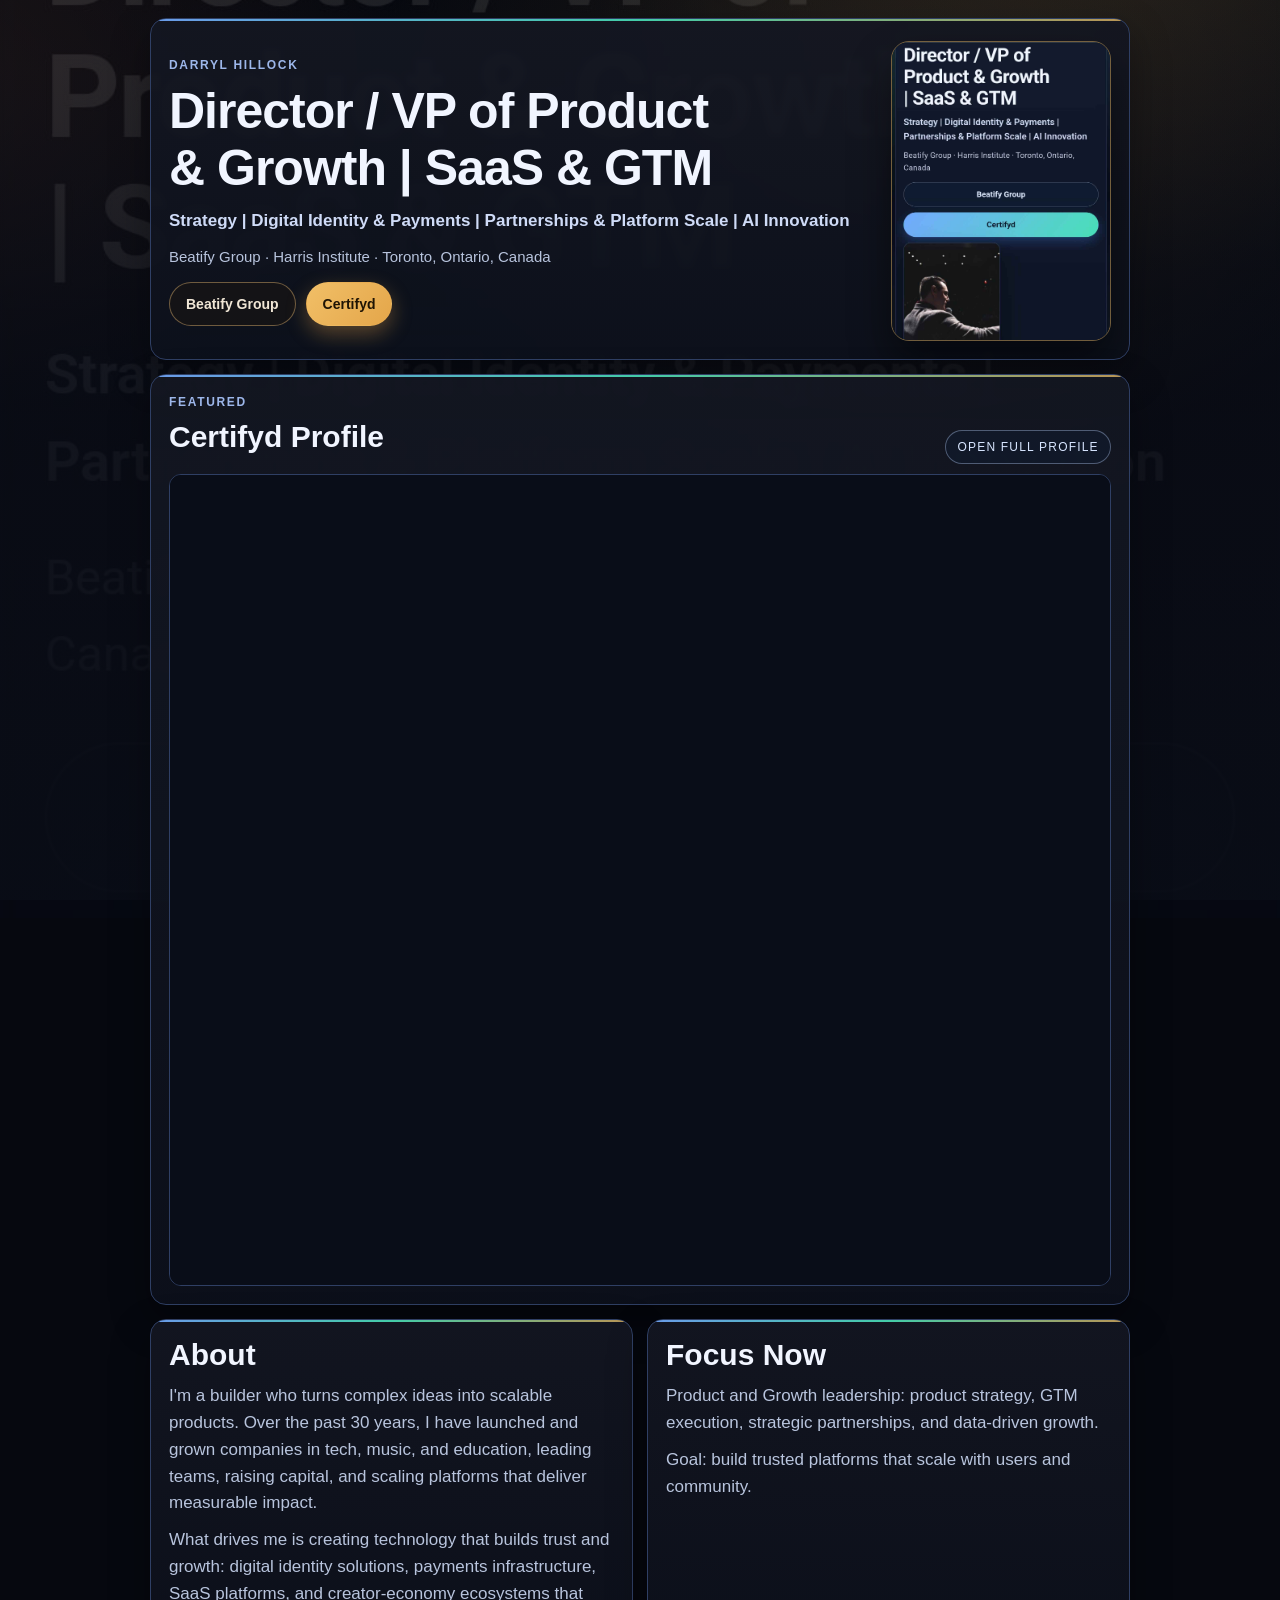
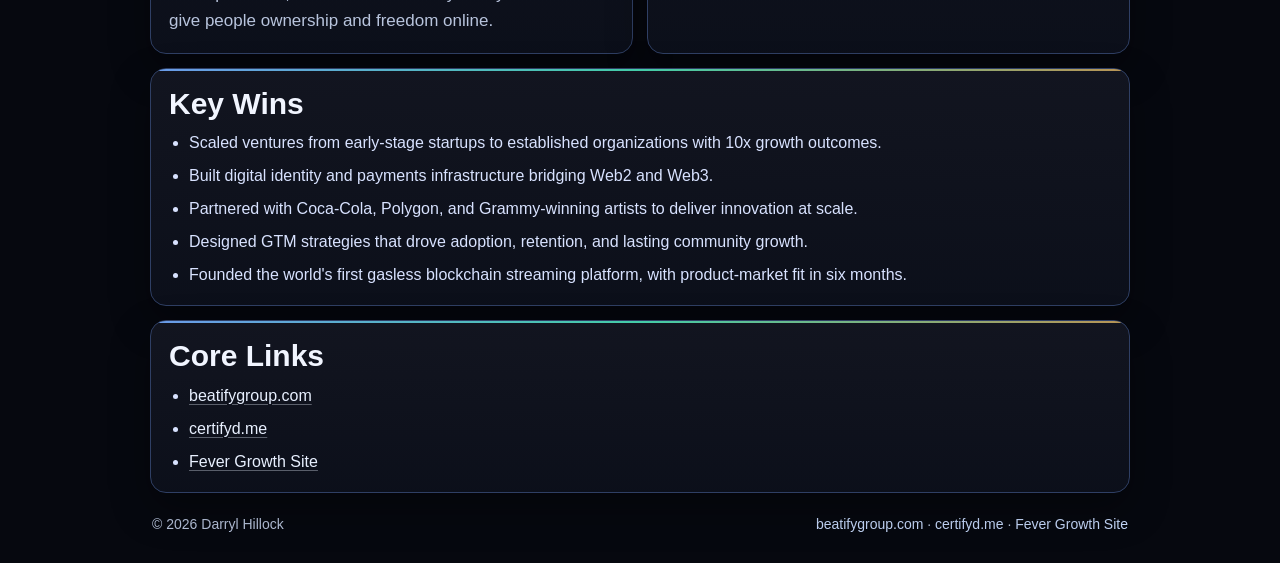
==== index.html @ 499b9e73 "style(site): center hero framing and make cinematic background image visible" ====
<!doctype html>
<html lang="en">
  <head>
    <meta charset="utf-8" />
    <meta name="viewport" content="width=device-width, initial-scale=1" />
    <title>Darryl Hillock | Product, Growth, Identity, Payments</title>
    <meta
      name="description"
      content="Darryl Hillock — Director / VP Product & Growth. Strategy, digital identity, payments, partnerships, and platform scale."
    />
    <link rel="stylesheet" href="styles.css" />
  </head>
  <body>
    <div class="bg" aria-hidden="true"></div>

    <main class="page">
      <section class="hero card">
        <div class="hero-copy">
          <p class="eyebrow">Darryl Hillock</p>
          <h1>Director / VP of Product & Growth | SaaS & GTM</h1>
          <p class="subtitle">
            Strategy | Digital Identity & Payments | Partnerships & Platform Scale | AI Innovation
          </p>
          <p class="meta">Beatify Group · Harris Institute · Toronto, Ontario, Canada</p>
          <div class="hero-actions">
            <a class="btn btn-ghost" href="https://beatifygroup.com" target="_blank" rel="noopener">Beatify Group</a>
            <a class="btn btn-primary" href="https://certifyd.me" target="_blank" rel="noopener">Certifyd</a>
          </div>
        </div>
        <div class="hero-media">
          <img class="hero-photo" src="assets/me-stage.jpg" alt="Darryl Hillock on stage" loading="eager" decoding="async" />
        </div>
      </section>

      <section id="certifyd" class="card profile-feature">
        <div class="feature-head">
          <div>
            <p class="eyebrow">Featured</p>
            <h2>Certifyd Profile</h2>
          </div>
          <a class="inline-link" href="https://certifyd.darrylhillock.com/u/darryl-hillock" target="_blank" rel="noopener">Open full profile</a>
        </div>
        <div class="embed-wrap">
          <iframe
            title="Certifyd profile"
            loading="lazy"
            src="https://certifyd.darrylhillock.com/u/darryl-hillock"
            allow="autoplay; encrypted-media; fullscreen"
            referrerpolicy="no-referrer-when-downgrade"
          ></iframe>
        </div>
      </section>

      <section class="grid-two">
        <article class="card">
          <h2>About</h2>
          <p>
            I'm a builder who turns complex ideas into scalable products. Over the past 30 years,
            I have launched and grown companies in tech, music, and education, leading teams,
            raising capital, and scaling platforms that deliver measurable impact.
          </p>
          <p>
            What drives me is creating technology that builds trust and growth: digital identity
            solutions, payments infrastructure, SaaS platforms, and creator-economy ecosystems
            that give people ownership and freedom online.
          </p>
        </article>

        <article class="card">
          <h2>Focus Now</h2>
          <p>
            Product and Growth leadership: product strategy, GTM execution, strategic partnerships,
            and data-driven growth.
          </p>
          <p>
            Goal: build trusted platforms that scale with users and community.
          </p>
        </article>
      </section>

      <section class="card">
        <h2>Key Wins</h2>
        <ul class="wins">
          <li>Scaled ventures from early-stage startups to established organizations with 10x growth outcomes.</li>
          <li>Built digital identity and payments infrastructure bridging Web2 and Web3.</li>
          <li>Partnered with Coca-Cola, Polygon, and Grammy-winning artists to deliver innovation at scale.</li>
          <li>Designed GTM strategies that drove adoption, retention, and lasting community growth.</li>
          <li>Founded the world's first gasless blockchain streaming platform, with product-market fit in six months.</li>
        </ul>
      </section>

      <section class="card core-links">
        <h2>Core Links</h2>
        <ul class="wins">
          <li><a href="https://beatifygroup.com" target="_blank" rel="noopener">beatifygroup.com</a></li>
          <li><a href="https://certifyd.me" target="_blank" rel="noopener">certifyd.me</a></li>
          <li><a href="https://beatifyaudio.github.io/fever-growth-site/" target="_blank" rel="noopener">Fever Growth Site</a></li>
        </ul>
      </section>

      <footer class="footer">
        <span>© <span id="year"></span> Darryl Hillock</span>
        <span>
          <a href="https://beatifygroup.com" target="_blank" rel="noopener">beatifygroup.com</a>
          ·
          <a href="https://certifyd.me" target="_blank" rel="noopener">certifyd.me</a>
          ·
          <a href="https://beatifyaudio.github.io/fever-growth-site/" target="_blank" rel="noopener">Fever Growth Site</a>
        </span>
      </footer>
    </main>

    <script>
      document.getElementById("year").textContent = String(new Date().getFullYear());
    </script>
  </body>
</html>
---- styles.css ----
:root {
  --bg: #06080f;
  --bg-soft: #0e1424;
  --card: #10182a;
  --line: #2f3f64;
  --text: #f1f5ff;
  --muted: #b8c4dd;
  --accent: #74a9ff;
  --accent-2: #49e0b7;
  --gold: #f1bf67;
  --max: 980px;
}

* { box-sizing: border-box; }
html, body { margin: 0; padding: 0; }

body {
  font-family: "Sora", "Inter", "Segoe UI", Arial, sans-serif;
  color: var(--text);
  background: var(--bg);
  line-height: 1.58;
}

a { color: inherit; text-decoration: none; }

.bg {
  position: fixed;
  inset: 0;
  z-index: -1;
  background:
    radial-gradient(900px 560px at 88% -8%, rgba(241, 191, 103, 0.2), transparent 62%),
    radial-gradient(780px 520px at -8% 8%, rgba(255, 146, 92, 0.16), transparent 66%),
    radial-gradient(980px 620px at 52% 112%, rgba(116, 169, 255, 0.12), transparent 68%),
    linear-gradient(180deg, #07080d 0%, #0d101a 50%, #121725 100%);
}

.bg::before,
.bg::after {
  content: "";
  position: absolute;
  inset: 0;
  pointer-events: none;
}

.bg::before {
  background: url("assets/me-stage.jpg") center 20% / cover no-repeat;
  opacity: 0.26;
  filter: saturate(1.08) brightness(0.62);
  transform: scale(1.04);
}

.bg::after {
  background:
    linear-gradient(180deg, rgba(7, 9, 15, 0.34) 0%, rgba(8, 10, 18, 0.72) 50%, rgba(8, 11, 20, 0.88) 100%),
    radial-gradient(760px 520px at 70% 12%, rgba(245, 185, 92, 0.14), transparent 70%);
}

.page {
  width: min(var(--max), calc(100% - 1.2rem));
  margin: 18px auto 28px;
}

.card {
  background: linear-gradient(180deg, rgba(20, 23, 34, 0.9), rgba(13, 17, 28, 0.9));
  border: 1px solid var(--line);
  border-radius: 16px;
  padding: 18px;
  margin-bottom: 14px;
  box-shadow: 0 16px 38px rgba(0, 0, 0, 0.34);
  position: relative;
  overflow: hidden;
  backdrop-filter: blur(2px);
}

.card::before {
  content: "";
  position: absolute;
  inset: 0 0 auto 0;
  height: 2px;
  background: linear-gradient(90deg, rgba(116,169,255,0.9), rgba(73,224,183,0.9), rgba(241,191,103,0.75));
  pointer-events: none;
}

.hero {
  display: grid;
  grid-template-columns: minmax(0, 1fr) 220px;
  gap: 16px;
  align-items: center;
  padding-top: 22px;
}

.hero-media {
  display: flex;
  justify-content: flex-end;
}

.hero-photo {
  width: 100%;
  max-width: 260px;
  height: 300px;
  display: block;
  object-fit: cover;
  object-position: 48% 28%;
  border-radius: 18px;
  border: 1px solid rgba(241, 191, 103, 0.44);
  box-shadow:
    0 22px 42px rgba(0, 0, 0, 0.48),
    0 0 0 1px rgba(255, 214, 147, 0.08) inset;
}

.eyebrow {
  margin: 0 0 8px;
  font-size: 12px;
  text-transform: uppercase;
  letter-spacing: 0.14em;
  color: #9db7ea;
  font-weight: 600;
}

h1, h2 { margin: 0; line-height: 1.15; }

h1 {
  font-size: clamp(30px, 4.5vw, 50px);
  letter-spacing: -0.02em;
  text-wrap: balance;
}

h2 {
  font-size: clamp(22px, 2.6vw, 30px);
  margin-bottom: 10px;
}

.subtitle {
  margin: 10px 0 0;
  color: #cfdbf7;
  font-weight: 600;
}

.meta {
  margin: 10px 0 0;
  color: var(--muted);
  font-size: 15px;
}

p { margin: 0 0 10px; color: var(--muted); font-size: 17px; }
p:last-child { margin-bottom: 0; }

.hero-actions {
  margin-top: 14px;
  display: flex;
  gap: 10px;
  flex-wrap: wrap;
}

.btn {
  display: inline-flex;
  align-items: center;
  justify-content: center;
  min-height: 42px;
  border-radius: 999px;
  padding: 0.62rem 1rem;
  font-size: 14px;
  font-weight: 700;
  border: 1px solid transparent;
  transition: transform 0.15s ease, box-shadow 0.15s ease, border-color 0.15s ease;
}

.btn:hover {
  transform: translateY(-1px);
}

.btn-primary {
  color: #1f1404;
  background: linear-gradient(130deg, #f1bf67, #e4a64a);
  box-shadow: 0 8px 20px rgba(228, 166, 74, 0.35);
}

.btn-ghost {
  color: #f0e6d6;
  border-color: rgba(237, 191, 123, 0.42);
  background: rgba(33, 26, 16, 0.42);
}

.grid-two {
  display: grid;
  grid-template-columns: 1fr 1fr;
  gap: 14px;
}

.wins {
  margin: 0;
  padding-left: 20px;
  display: grid;
  gap: 9px;
}

.wins li {
  color: #d8e2ff;
  font-size: 16px;
  line-height: 1.5;
}

.feature-head {
  display: flex;
  align-items: flex-end;
  justify-content: space-between;
  gap: 10px;
  margin-bottom: 10px;
}

.inline-link {
  font-size: 12px;
  text-transform: uppercase;
  letter-spacing: 0.1em;
  color: #d7e5ff;
  border: 1px solid rgba(173, 196, 236, 0.4);
  border-radius: 999px;
  padding: 0.42rem 0.7rem;
  background: rgba(18, 30, 52, 0.48);
}

.inline-link:hover { color: #ffffff; }

.embed-wrap {
  border: 1px solid var(--line);
  border-radius: 12px;
  overflow: hidden;
  background: #090d18;
  box-shadow: inset 0 0 0 1px rgba(255, 255, 255, 0.03);
}

.embed-wrap iframe {
  width: 100%;
  border: 0;
  display: block;
  background: #090d18;
  height: min(90vh, 980px);
  min-height: 760px;
}

.footer {
  display: flex;
  justify-content: space-between;
  align-items: center;
  gap: 10px;
  flex-wrap: wrap;
  color: var(--muted);
  font-size: 14px;
  padding: 6px 2px 0;
}

.footer a { color: #c9dcff; }
.core-links .wins a {
  color: #e8f0ff;
  text-decoration: underline;
  text-decoration-color: rgba(232, 240, 255, 0.35);
  text-underline-offset: 3px;
}

@media (max-width: 800px) {
  .grid-two { grid-template-columns: 1fr; }
  .hero {
    grid-template-columns: 1fr;
    gap: 12px;
  }
  .hero-media {
    width: 100%;
    justify-content: center;
    margin-top: 2px;
  }
  .hero-photo {
    width: min(100%, 540px);
    height: auto;
    aspect-ratio: 4 / 3;
    object-position: 50% 22%;
    max-width: 100%;
  }

  .bg::before {
    opacity: 0.34;
    filter: saturate(1.1) brightness(0.62);
    background-position: 52% 10%;
    transform: scale(1.02);
  }
}

@media (max-width: 640px) {
  .page {
    width: calc(100% - 0.7rem);
    margin-top: 10px;
  }

  .card {
    padding: 14px;
    border-radius: 14px;
    margin-bottom: 10px;
  }

  .hero {
    gap: 10px;
  }

  h1 {
    font-size: clamp(28px, 8.8vw, 38px);
    line-height: 1.12;
  }

  h2 {
    font-size: clamp(20px, 6vw, 26px);
    margin-bottom: 8px;
  }

  p { font-size: 16px; }
  .meta { font-size: 14px; }
  .wins li { font-size: 15px; }

  .feature-head {
    flex-direction: column;
    align-items: flex-start;
    gap: 6px;
  }

  .hero-photo {
    width: 100%;
    height: auto;
    aspect-ratio: 5 / 4;
    object-position: 50% 22%;
    max-width: 100%;
    border-radius: 12px;
  }

  .hero-actions {
    display: grid;
    grid-template-columns: 1fr;
    width: 100%;
  }

  .btn {
    width: 100%;
  }

  .embed-wrap iframe {
    height: min(82dvh, 820px);
    min-height: 620px;
  }
}

@media (max-width: 420px) {
  .hero-photo {
    width: 100%;
    height: auto;
    aspect-ratio: 1 / 1;
    object-position: 49% 18%;
  }
}
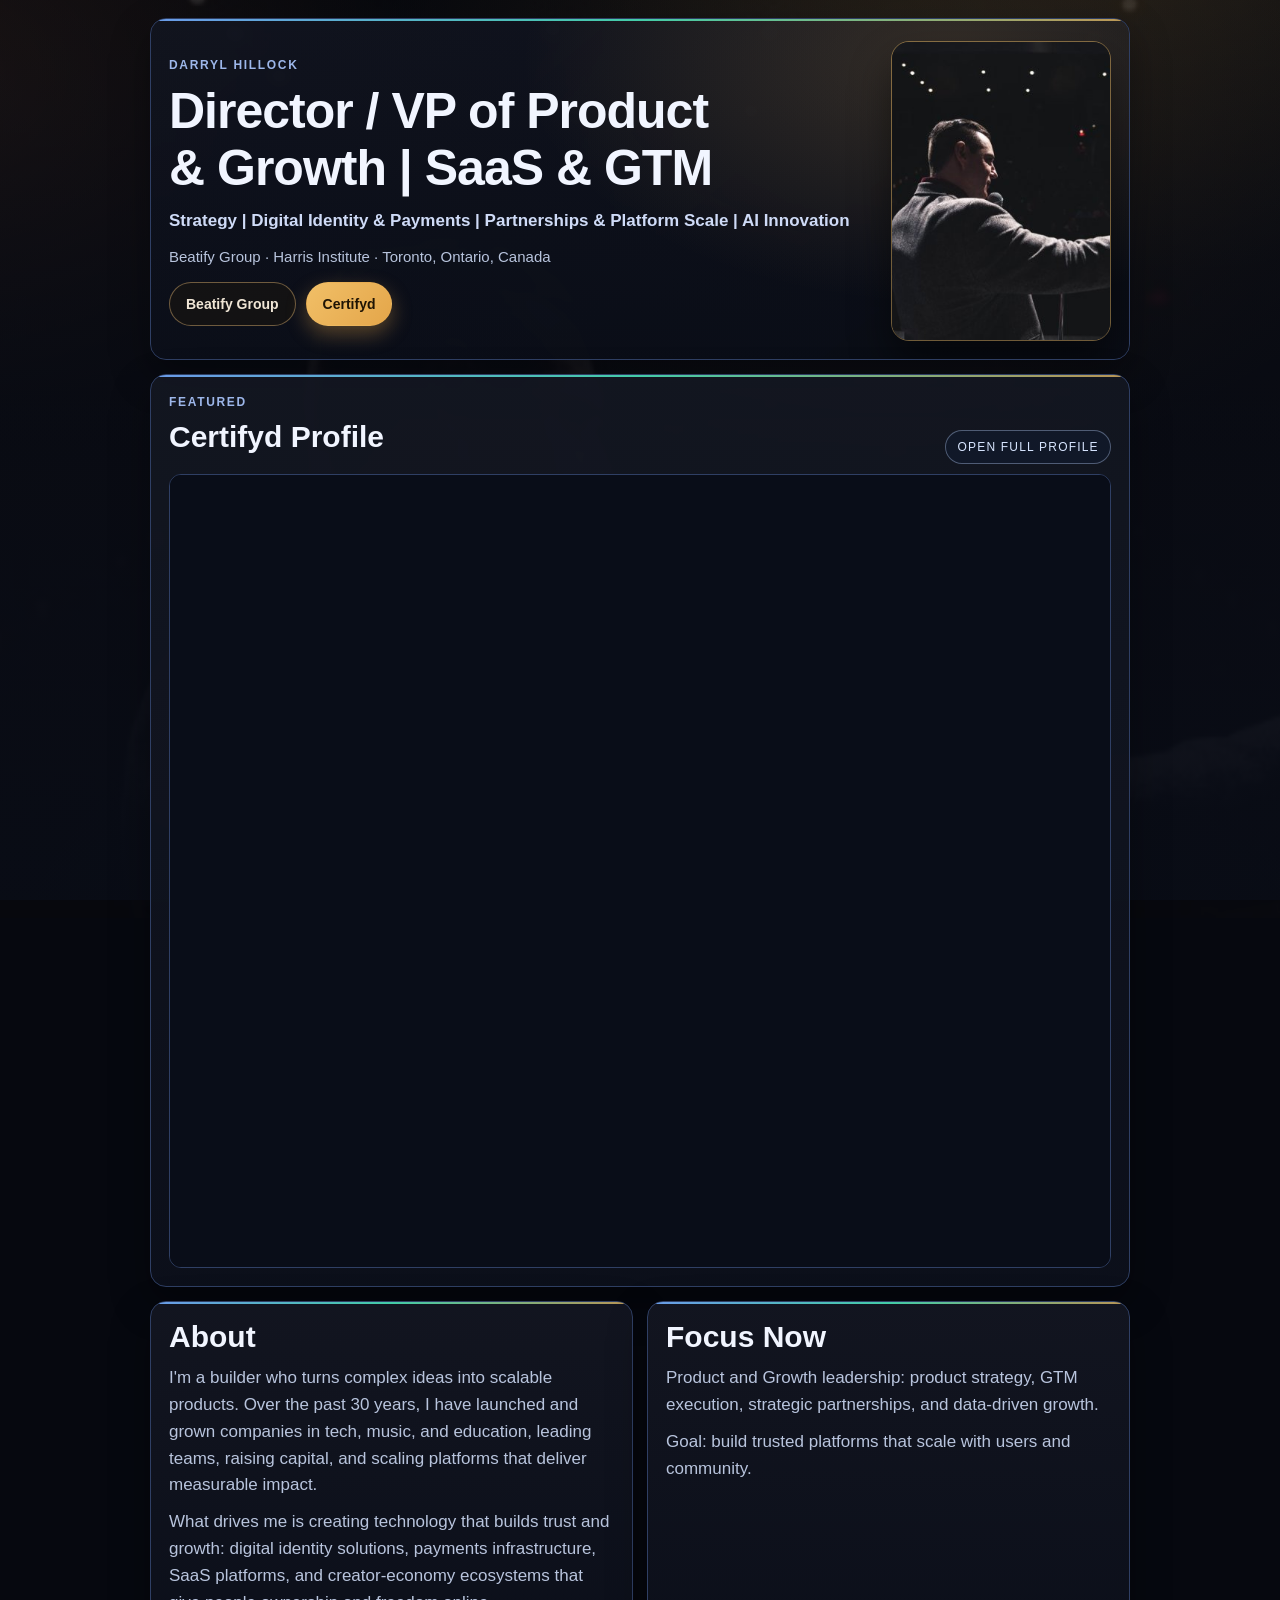
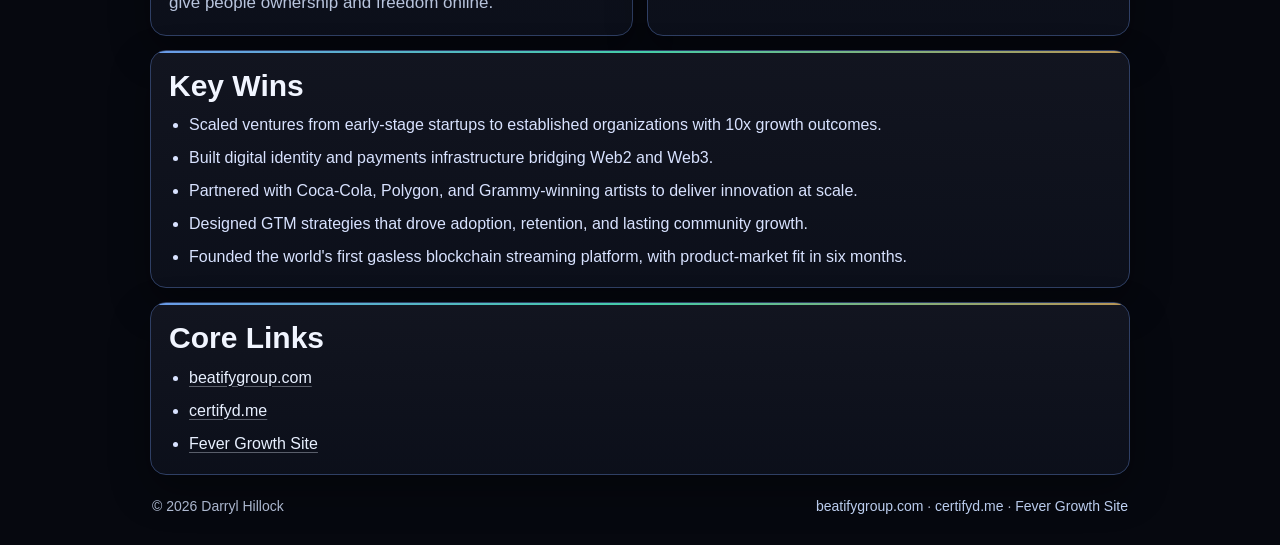
==== commit e00bded2: "Polish mobile hero with cinematic layout and cleaner embed framing" ====
--- a/index.html
+++ b/index.html
@@ -28,7 +28,7 @@
           </div>
         </div>
         <div class="hero-media">
-          <img class="hero-photo" src="assets/me-stage.jpg" alt="Darryl Hillock on stage" loading="eager" decoding="async" />
+          <img class="hero-photo" src="assets/me.jpg" alt="Darryl Hillock on stage" loading="eager" decoding="async" />
         </div>
       </section>
 
--- a/styles.css
+++ b/styles.css
@@ -43,9 +43,9 @@
 }
 
 .bg::before {
-  background: url("assets/me-stage.jpg") center 20% / cover no-repeat;
-  opacity: 0.26;
-  filter: saturate(1.08) brightness(0.62);
+  background: url("assets/me.jpg") center 22% / cover no-repeat;
+  opacity: 0.3;
+  filter: saturate(1.05) brightness(0.56);
   transform: scale(1.04);
 }
 
@@ -87,6 +87,7 @@
   gap: 16px;
   align-items: center;
   padding-top: 22px;
+  isolation: isolate;
 }
 
 .hero-media {
@@ -108,6 +109,17 @@
     0 0 0 1px rgba(255, 214, 147, 0.08) inset;
 }
 
+.hero::after {
+  content: "";
+  position: absolute;
+  inset: 0;
+  background:
+    radial-gradient(600px 340px at 82% 12%, rgba(242, 187, 105, 0.17), transparent 72%),
+    linear-gradient(140deg, rgba(10, 13, 23, 0.22), rgba(8, 11, 18, 0.58));
+  pointer-events: none;
+  z-index: -1;
+}
+
 .eyebrow {
   margin: 0 0 8px;
   font-size: 12px;
@@ -234,8 +246,8 @@
   border: 0;
   display: block;
   background: #090d18;
-  height: min(90vh, 980px);
-  min-height: 760px;
+  height: min(88vh, 980px);
+  min-height: 700px;
 }
 
 .footer {
@@ -282,6 +294,10 @@
     background-position: 52% 10%;
     transform: scale(1.02);
   }
+
+  .embed-wrap iframe {
+    min-height: 650px;
+  }
 }
 
 @media (max-width: 640px) {
@@ -297,7 +313,31 @@
   }
 
   .hero {
-    gap: 10px;
+    gap: 8px;
+    padding-top: 16px;
+    min-height: 430px;
+  }
+
+  .hero::after {
+    background:
+      linear-gradient(180deg, rgba(6, 8, 14, 0.3) 0%, rgba(7, 10, 18, 0.82) 60%, rgba(8, 10, 17, 0.94) 100%),
+      radial-gradient(480px 300px at 74% 8%, rgba(241, 191, 103, 0.24), transparent 72%),
+      url("assets/me.jpg") 60% 8% / cover no-repeat;
+    opacity: 0.94;
+  }
+
+  .hero-copy {
+    position: relative;
+    z-index: 1;
+    background: rgba(9, 12, 20, 0.36);
+    border: 1px solid rgba(196, 168, 119, 0.26);
+    border-radius: 14px;
+    padding: 12px;
+    backdrop-filter: blur(2px);
+  }
+
+  .hero-media {
+    display: none;
   }
 
   h1 {
@@ -320,19 +360,11 @@
     gap: 6px;
   }
 
-  .hero-photo {
-    width: 100%;
-    height: auto;
-    aspect-ratio: 5 / 4;
-    object-position: 50% 22%;
-    max-width: 100%;
-    border-radius: 12px;
-  }
-
   .hero-actions {
     display: grid;
     grid-template-columns: 1fr;
     width: 100%;
+    margin-top: 12px;
   }
 
   .btn {
@@ -340,16 +372,24 @@
   }
 
   .embed-wrap iframe {
-    height: min(82dvh, 820px);
-    min-height: 620px;
+    height: min(80dvh, 780px);
+    min-height: 560px;
   }
 }
 
 @media (max-width: 420px) {
-  .hero-photo {
-    width: 100%;
-    height: auto;
-    aspect-ratio: 1 / 1;
-    object-position: 49% 18%;
-  }
-}
+  .hero {
+    min-height: 410px;
+  }
+
+  .hero::after {
+    background:
+      linear-gradient(180deg, rgba(6, 8, 14, 0.32) 0%, rgba(7, 10, 18, 0.86) 62%, rgba(8, 10, 17, 0.96) 100%),
+      radial-gradient(430px 280px at 70% 8%, rgba(241, 191, 103, 0.22), transparent 72%),
+      url("assets/me.jpg") 62% 5% / cover no-repeat;
+  }
+
+  .embed-wrap iframe {
+    min-height: 520px;
+  }
+}
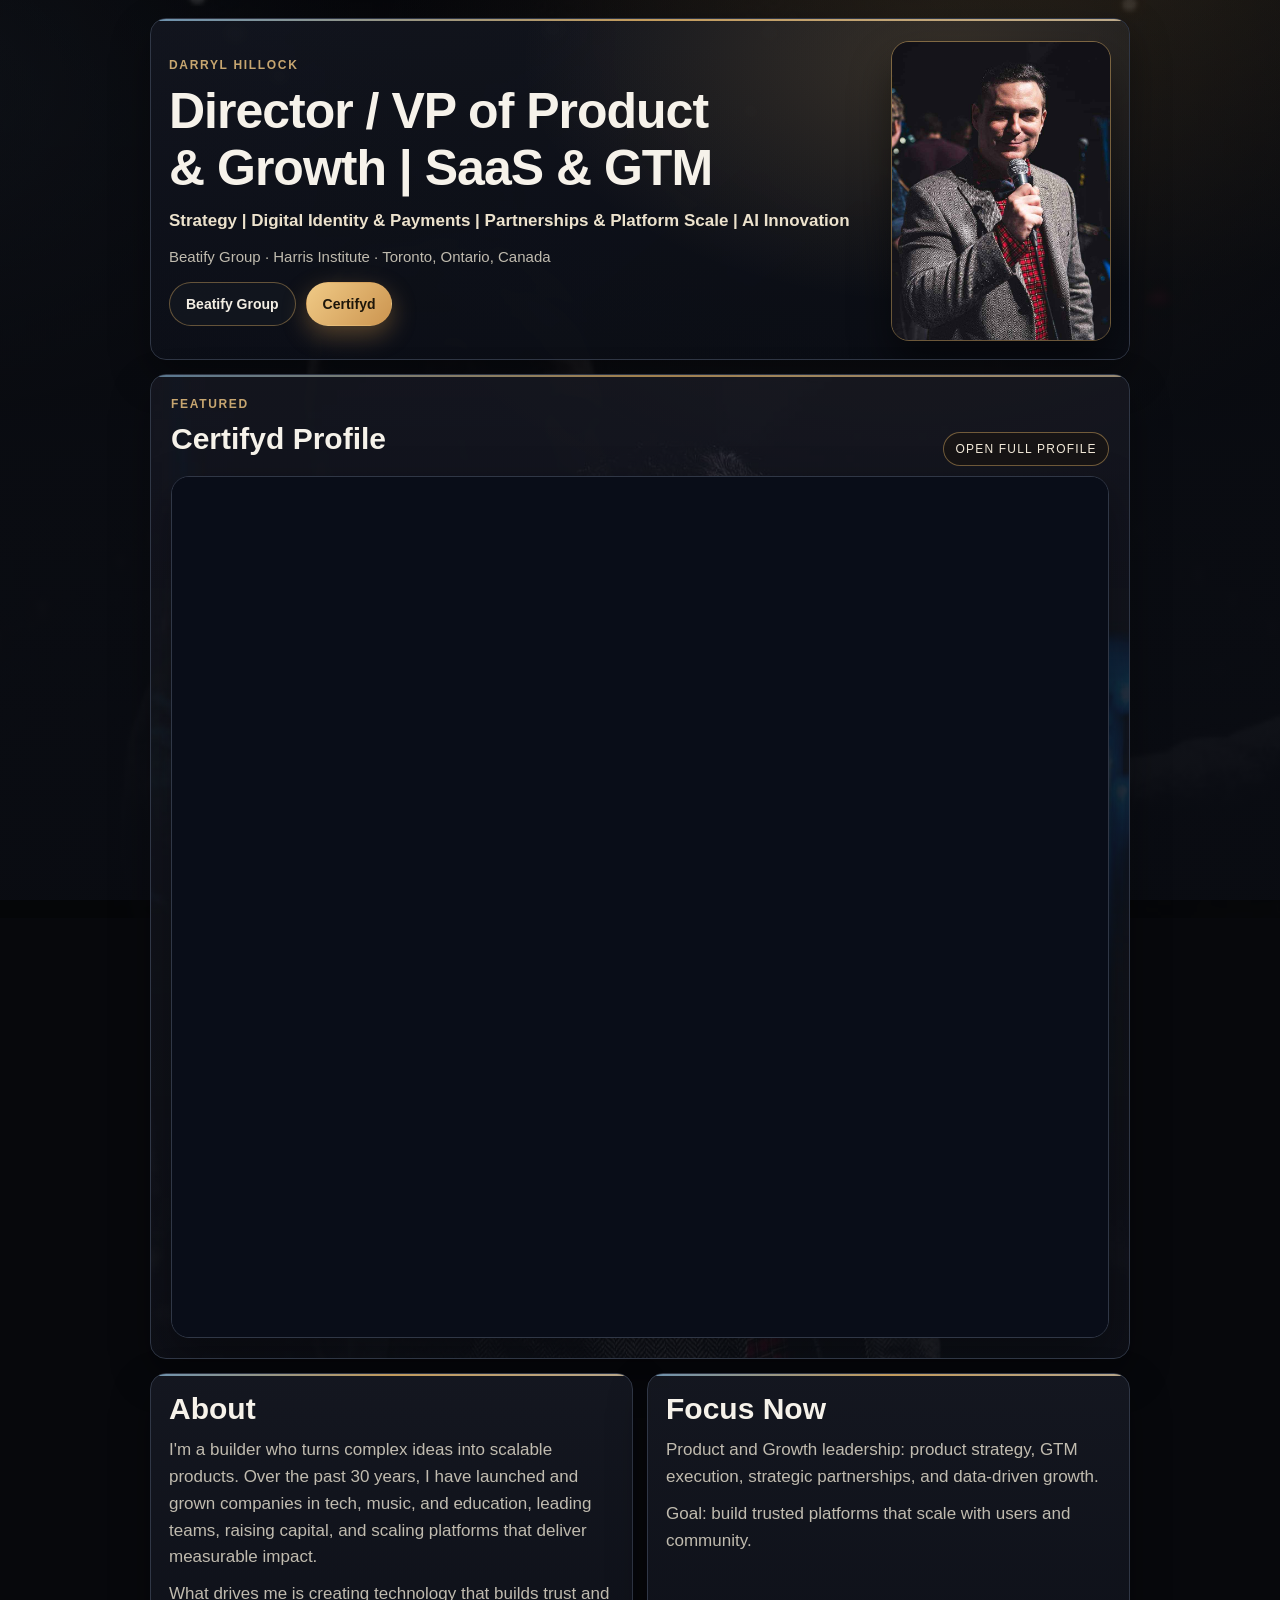
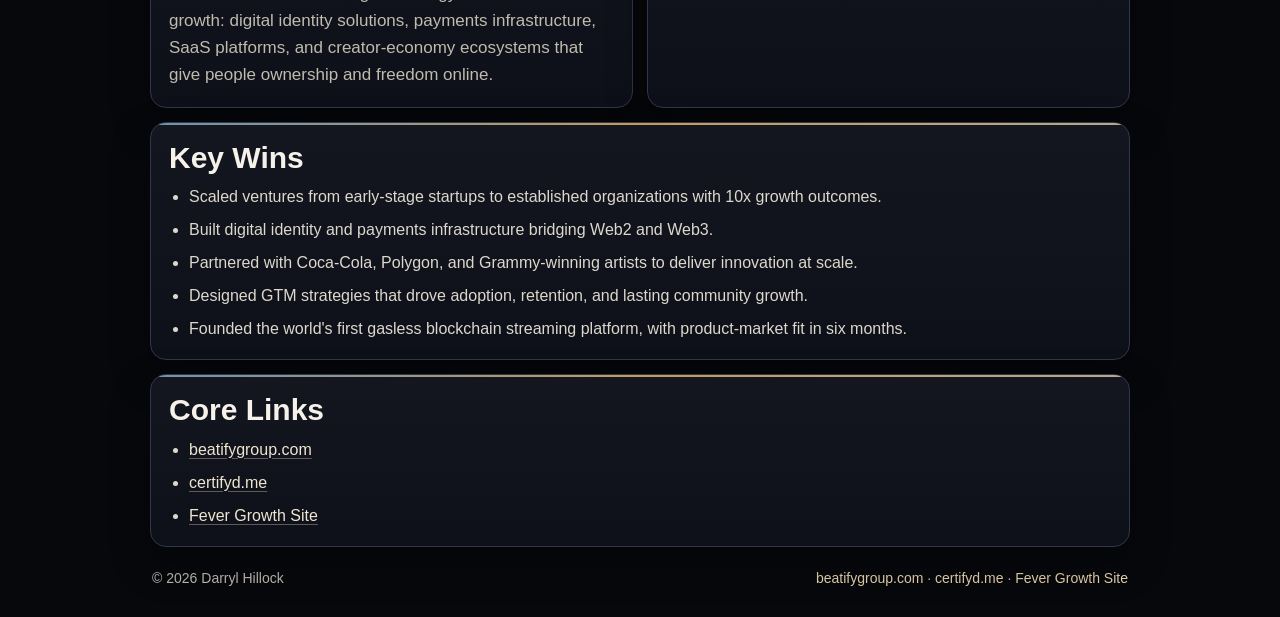
==== commit 6f01bd2a: "Refine cinematic mobile design with dual-photo hero and feature card" ====
--- a/index.html
+++ b/index.html
@@ -28,7 +28,7 @@
           </div>
         </div>
         <div class="hero-media">
-          <img class="hero-photo" src="assets/me.jpg" alt="Darryl Hillock on stage" loading="eager" decoding="async" />
+          <img class="hero-photo" src="assets/me-cinematic.jpeg" alt="Darryl Hillock on stage" loading="eager" decoding="async" />
         </div>
       </section>
 
--- a/styles.css
+++ b/styles.css
@@ -1,13 +1,13 @@
 :root {
-  --bg: #06080f;
-  --bg-soft: #0e1424;
-  --card: #10182a;
-  --line: #2f3f64;
-  --text: #f1f5ff;
-  --muted: #b8c4dd;
-  --accent: #74a9ff;
-  --accent-2: #49e0b7;
-  --gold: #f1bf67;
+  --bg: #07080c;
+  --bg-soft: #11131a;
+  --card: #141822;
+  --line: #303746;
+  --text: #f6f2ea;
+  --muted: #c0bbaf;
+  --accent: #d6aa63;
+  --accent-2: #7da8c8;
+  --gold: #d6aa63;
   --max: 980px;
 }
 
@@ -28,10 +28,10 @@
   inset: 0;
   z-index: -1;
   background:
-    radial-gradient(900px 560px at 88% -8%, rgba(241, 191, 103, 0.2), transparent 62%),
-    radial-gradient(780px 520px at -8% 8%, rgba(255, 146, 92, 0.16), transparent 66%),
-    radial-gradient(980px 620px at 52% 112%, rgba(116, 169, 255, 0.12), transparent 68%),
-    linear-gradient(180deg, #07080d 0%, #0d101a 50%, #121725 100%);
+    radial-gradient(920px 580px at 86% -8%, rgba(214, 170, 99, 0.24), transparent 62%),
+    radial-gradient(760px 500px at -10% 10%, rgba(104, 130, 160, 0.2), transparent 66%),
+    radial-gradient(980px 620px at 52% 112%, rgba(214, 170, 99, 0.08), transparent 70%),
+    linear-gradient(180deg, #07080c 0%, #0d1016 52%, #141924 100%);
 }
 
 .bg::before,
@@ -44,15 +44,15 @@
 
 .bg::before {
   background: url("assets/me.jpg") center 22% / cover no-repeat;
-  opacity: 0.3;
-  filter: saturate(1.05) brightness(0.56);
+  opacity: 0.34;
+  filter: saturate(0.98) brightness(0.52) contrast(1.06);
   transform: scale(1.04);
 }
 
 .bg::after {
   background:
-    linear-gradient(180deg, rgba(7, 9, 15, 0.34) 0%, rgba(8, 10, 18, 0.72) 50%, rgba(8, 11, 20, 0.88) 100%),
-    radial-gradient(760px 520px at 70% 12%, rgba(245, 185, 92, 0.14), transparent 70%);
+    linear-gradient(180deg, rgba(8, 9, 14, 0.34) 0%, rgba(10, 12, 18, 0.74) 52%, rgba(9, 11, 17, 0.9) 100%),
+    radial-gradient(760px 520px at 70% 12%, rgba(214, 170, 99, 0.15), transparent 70%);
 }
 
 .page {
@@ -61,7 +61,7 @@
 }
 
 .card {
-  background: linear-gradient(180deg, rgba(20, 23, 34, 0.9), rgba(13, 17, 28, 0.9));
+  background: linear-gradient(180deg, rgba(22, 25, 34, 0.9), rgba(15, 18, 26, 0.9));
   border: 1px solid var(--line);
   border-radius: 16px;
   padding: 18px;
@@ -77,7 +77,7 @@
   position: absolute;
   inset: 0 0 auto 0;
   height: 2px;
-  background: linear-gradient(90deg, rgba(116,169,255,0.9), rgba(73,224,183,0.9), rgba(241,191,103,0.75));
+  background: linear-gradient(90deg, rgba(125, 168, 200, 0.85), rgba(214, 170, 99, 0.9), rgba(247, 223, 181, 0.72));
   pointer-events: none;
 }
 
@@ -103,10 +103,10 @@
   object-fit: cover;
   object-position: 48% 28%;
   border-radius: 18px;
-  border: 1px solid rgba(241, 191, 103, 0.44);
+  border: 1px solid rgba(214, 170, 99, 0.48);
   box-shadow:
     0 22px 42px rgba(0, 0, 0, 0.48),
-    0 0 0 1px rgba(255, 214, 147, 0.08) inset;
+    0 0 0 1px rgba(255, 220, 168, 0.1) inset;
 }
 
 .hero::after {
@@ -114,7 +114,7 @@
   position: absolute;
   inset: 0;
   background:
-    radial-gradient(600px 340px at 82% 12%, rgba(242, 187, 105, 0.17), transparent 72%),
+    radial-gradient(600px 340px at 82% 12%, rgba(214, 170, 99, 0.2), transparent 72%),
     linear-gradient(140deg, rgba(10, 13, 23, 0.22), rgba(8, 11, 18, 0.58));
   pointer-events: none;
   z-index: -1;
@@ -125,7 +125,7 @@
   font-size: 12px;
   text-transform: uppercase;
   letter-spacing: 0.14em;
-  color: #9db7ea;
+  color: #c7a670;
   font-weight: 600;
 }
 
@@ -144,7 +144,7 @@
 
 .subtitle {
   margin: 10px 0 0;
-  color: #cfdbf7;
+  color: #ece2cd;
   font-weight: 600;
 }
 
@@ -182,15 +182,15 @@
 }
 
 .btn-primary {
-  color: #1f1404;
-  background: linear-gradient(130deg, #f1bf67, #e4a64a);
-  box-shadow: 0 8px 20px rgba(228, 166, 74, 0.35);
+  color: #1d160a;
+  background: linear-gradient(130deg, #f0ca86, #cc9550);
+  box-shadow: 0 9px 24px rgba(204, 149, 80, 0.38);
 }
 
 .btn-ghost {
-  color: #f0e6d6;
-  border-color: rgba(237, 191, 123, 0.42);
-  background: rgba(33, 26, 16, 0.42);
+  color: #f3eee4;
+  border-color: rgba(214, 170, 99, 0.42);
+  background: rgba(21, 25, 34, 0.7);
 }
 
 .grid-two {
@@ -207,7 +207,7 @@
 }
 
 .wins li {
-  color: #d8e2ff;
+  color: #ddd8cd;
   font-size: 16px;
   line-height: 1.5;
 }
@@ -220,25 +220,50 @@
   margin-bottom: 10px;
 }
 
+.profile-feature {
+  padding: 20px;
+}
+
+.profile-feature::after {
+  content: "";
+  position: absolute;
+  inset: 0;
+  background:
+    radial-gradient(720px 360px at 78% -10%, rgba(214, 170, 99, 0.14), transparent 68%),
+    linear-gradient(180deg, rgba(11, 13, 20, 0.16) 0%, rgba(10, 13, 20, 0.42) 100%),
+    url("assets/me-guitar-bw.jpeg") 8% 76% / 54% no-repeat,
+    url("assets/me-cinematic.jpeg") 76% 12% / cover no-repeat;
+  opacity: 0.2;
+  pointer-events: none;
+  z-index: 0;
+}
+
+.profile-feature > * {
+  position: relative;
+  z-index: 1;
+}
+
 .inline-link {
   font-size: 12px;
   text-transform: uppercase;
   letter-spacing: 0.1em;
-  color: #d7e5ff;
-  border: 1px solid rgba(173, 196, 236, 0.4);
+  color: #f3eada;
+  border: 1px solid rgba(214, 170, 99, 0.48);
   border-radius: 999px;
   padding: 0.42rem 0.7rem;
-  background: rgba(18, 30, 52, 0.48);
+  background: rgba(26, 21, 14, 0.5);
 }
 
 .inline-link:hover { color: #ffffff; }
 
 .embed-wrap {
   border: 1px solid var(--line);
-  border-radius: 12px;
+  border-radius: 18px;
   overflow: hidden;
   background: #090d18;
-  box-shadow: inset 0 0 0 1px rgba(255, 255, 255, 0.03);
+  box-shadow:
+    0 18px 44px rgba(0, 0, 0, 0.34),
+    inset 0 0 0 1px rgba(255, 255, 255, 0.03);
 }
 
 .embed-wrap iframe {
@@ -246,8 +271,8 @@
   border: 0;
   display: block;
   background: #090d18;
-  height: min(88vh, 980px);
-  min-height: 700px;
+  height: min(92vh, 1180px);
+  min-height: 860px;
 }
 
 .footer {
@@ -261,11 +286,11 @@
   padding: 6px 2px 0;
 }
 
-.footer a { color: #c9dcff; }
+.footer a { color: #e8d3ad; }
 .core-links .wins a {
-  color: #e8f0ff;
+  color: #efe5d1;
   text-decoration: underline;
-  text-decoration-color: rgba(232, 240, 255, 0.35);
+  text-decoration-color: rgba(239, 229, 209, 0.35);
   text-underline-offset: 3px;
 }
 
@@ -296,7 +321,7 @@
   }
 
   .embed-wrap iframe {
-    min-height: 650px;
+    min-height: 760px;
   }
 }
 
@@ -312,6 +337,19 @@
     margin-bottom: 10px;
   }
 
+  .profile-feature {
+    padding: 14px;
+  }
+
+  .profile-feature::after {
+    opacity: 0.23;
+    background:
+      radial-gradient(520px 260px at 80% 0%, rgba(214, 170, 99, 0.18), transparent 68%),
+      linear-gradient(180deg, rgba(10, 12, 19, 0.24) 0%, rgba(9, 11, 18, 0.5) 100%),
+      url("assets/me-guitar-bw.jpeg") 0% 76% / 66% no-repeat,
+      url("assets/me-cinematic.jpeg") 60% 10% / cover no-repeat;
+  }
+
   .hero {
     gap: 8px;
     padding-top: 16px;
@@ -322,7 +360,7 @@
     background:
       linear-gradient(180deg, rgba(6, 8, 14, 0.3) 0%, rgba(7, 10, 18, 0.82) 60%, rgba(8, 10, 17, 0.94) 100%),
       radial-gradient(480px 300px at 74% 8%, rgba(241, 191, 103, 0.24), transparent 72%),
-      url("assets/me.jpg") 60% 8% / cover no-repeat;
+      url("assets/me-cinematic.jpeg") 52% 12% / cover no-repeat;
     opacity: 0.94;
   }
 
@@ -372,8 +410,8 @@
   }
 
   .embed-wrap iframe {
-    height: min(80dvh, 780px);
-    min-height: 560px;
+    height: min(86dvh, 960px);
+    min-height: 700px;
   }
 }
 
@@ -386,10 +424,10 @@
     background:
       linear-gradient(180deg, rgba(6, 8, 14, 0.32) 0%, rgba(7, 10, 18, 0.86) 62%, rgba(8, 10, 17, 0.96) 100%),
       radial-gradient(430px 280px at 70% 8%, rgba(241, 191, 103, 0.22), transparent 72%),
-      url("assets/me.jpg") 62% 5% / cover no-repeat;
+      url("assets/me-cinematic.jpeg") 56% 8% / cover no-repeat;
   }
 
   .embed-wrap iframe {
-    min-height: 520px;
-  }
-}
+    min-height: 660px;
+  }
+}
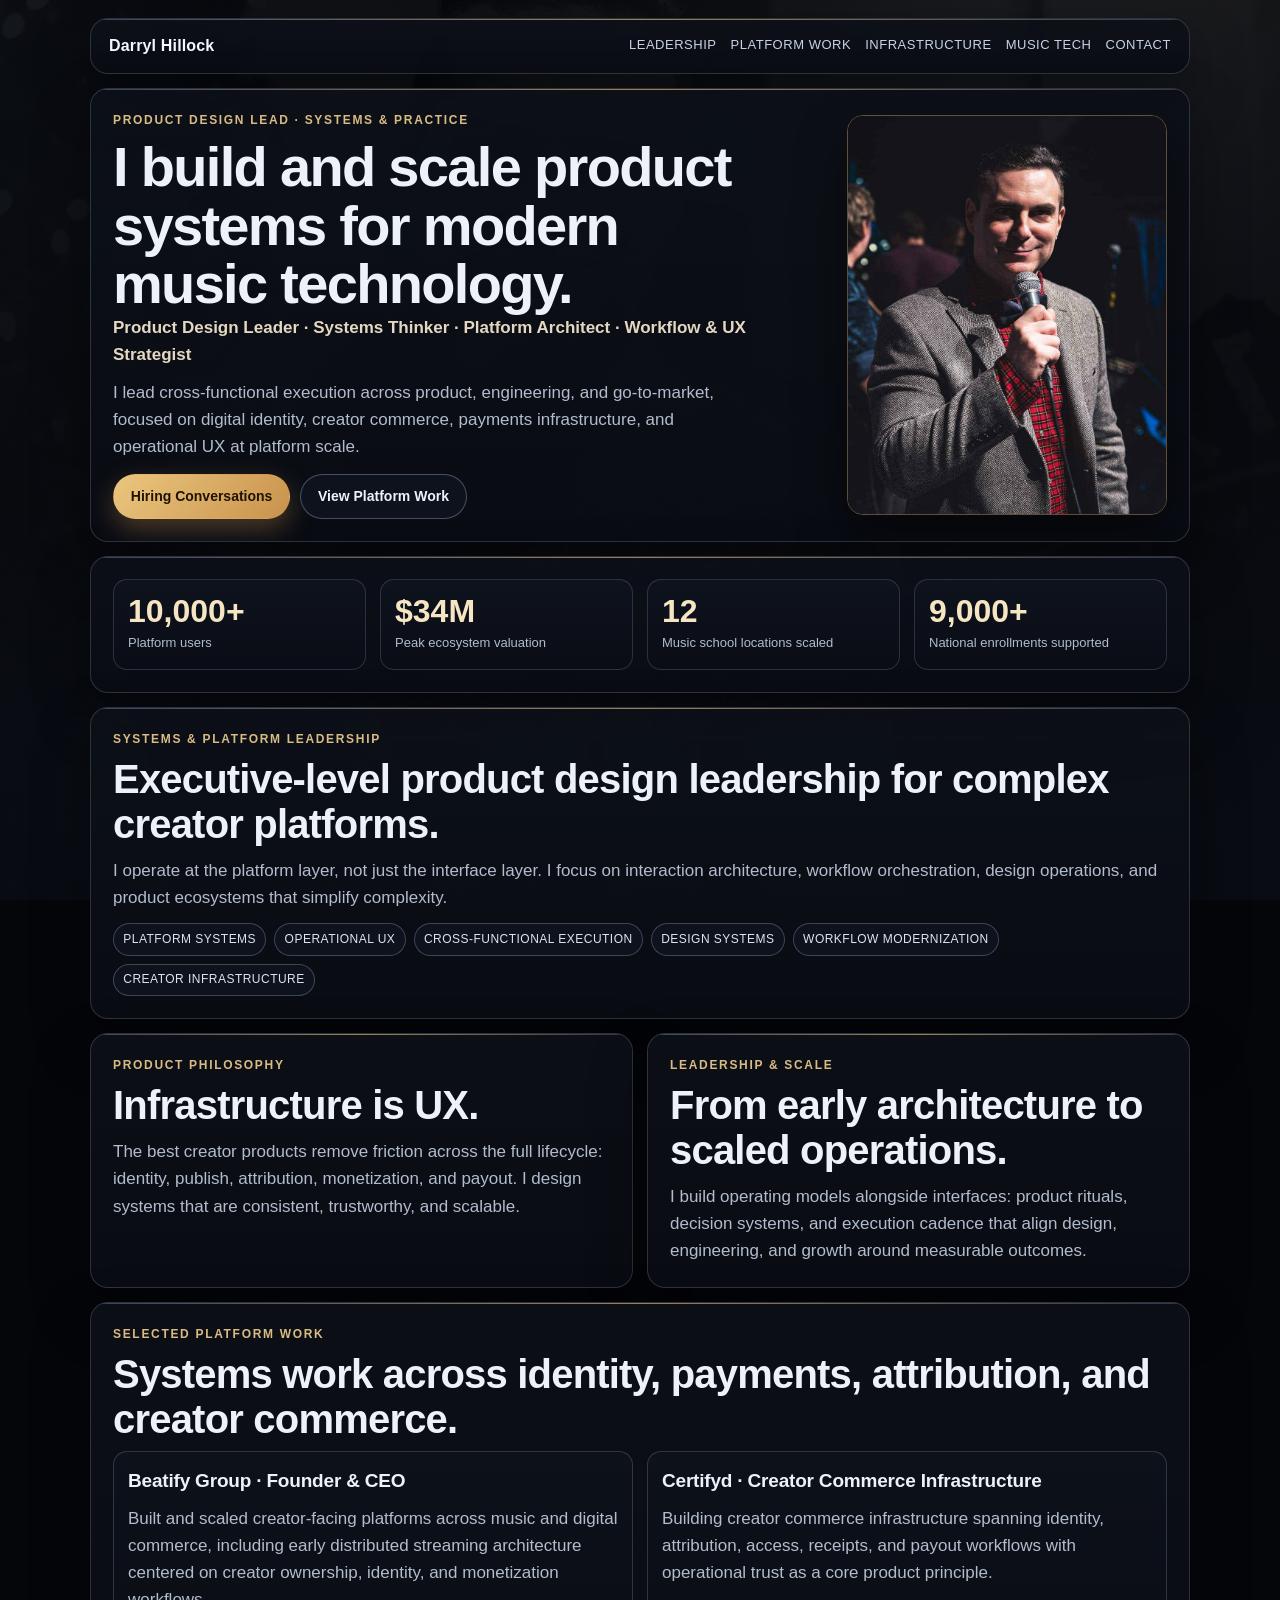
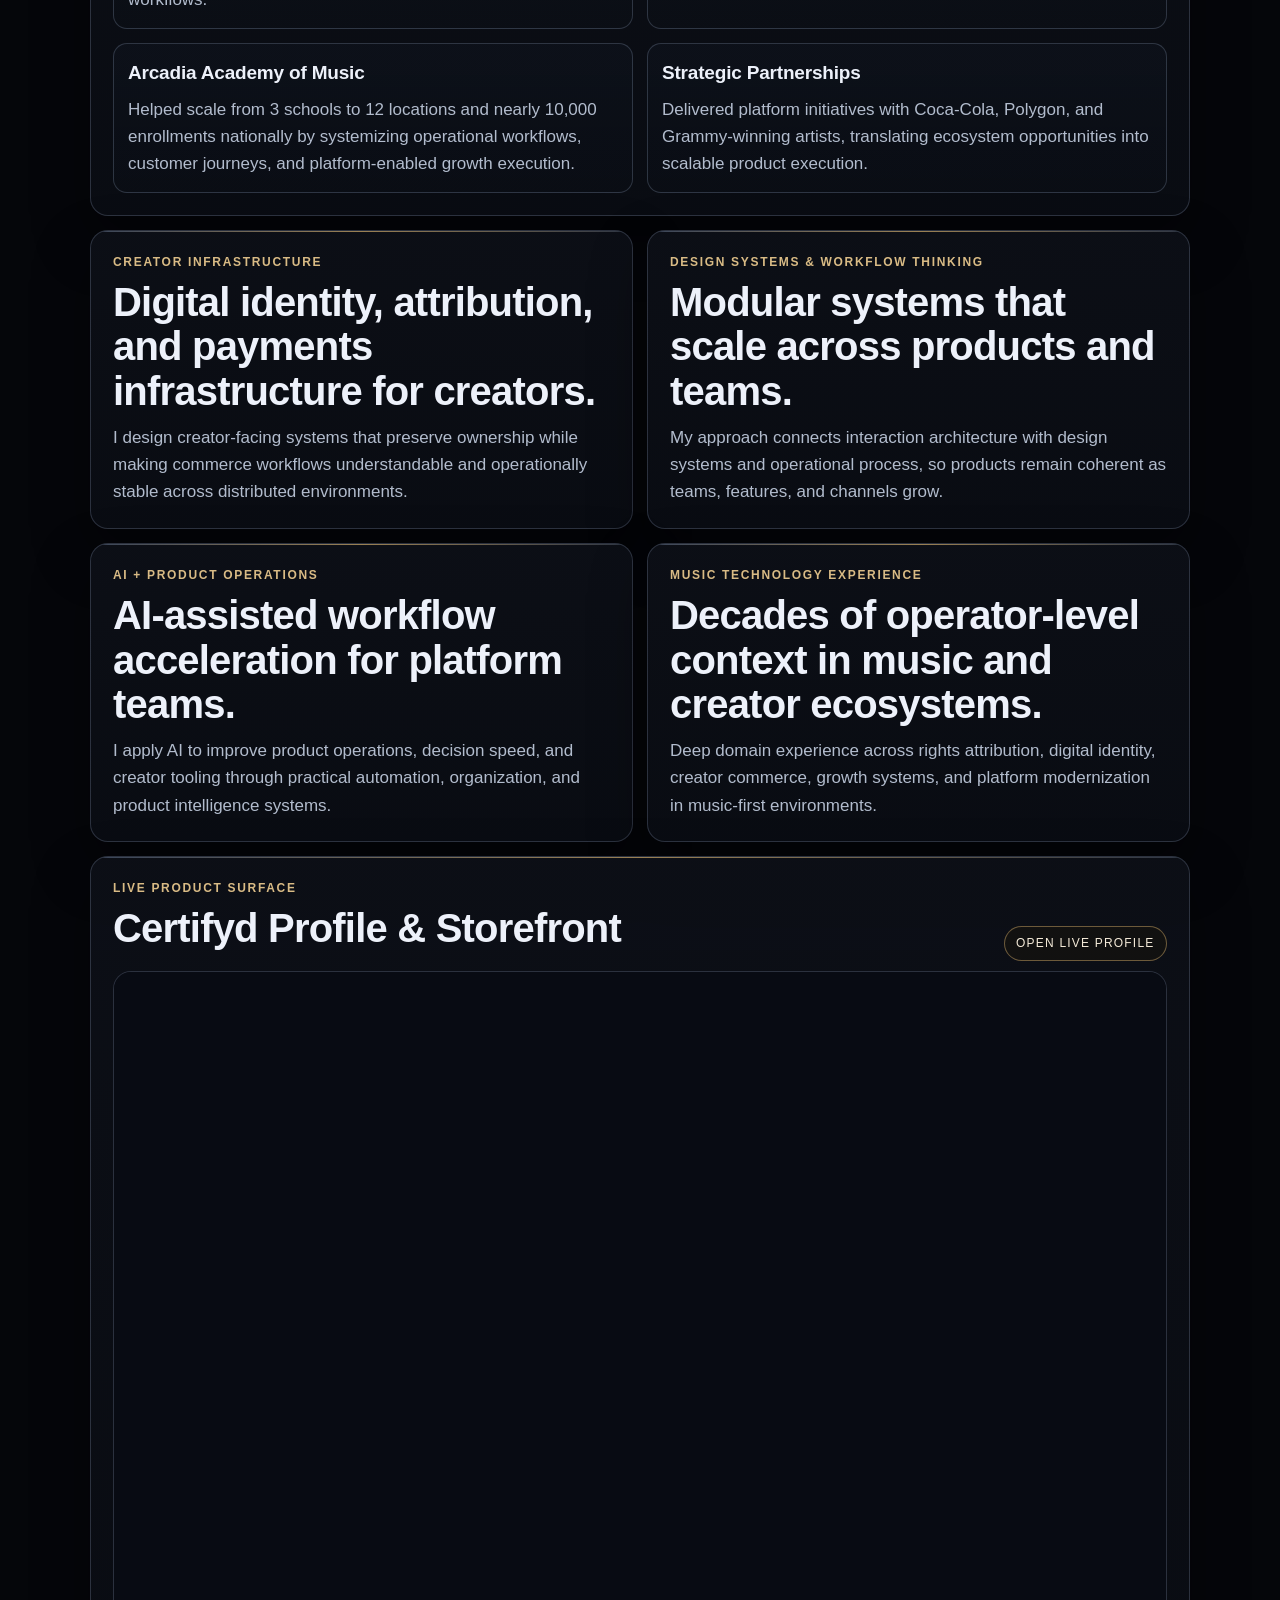
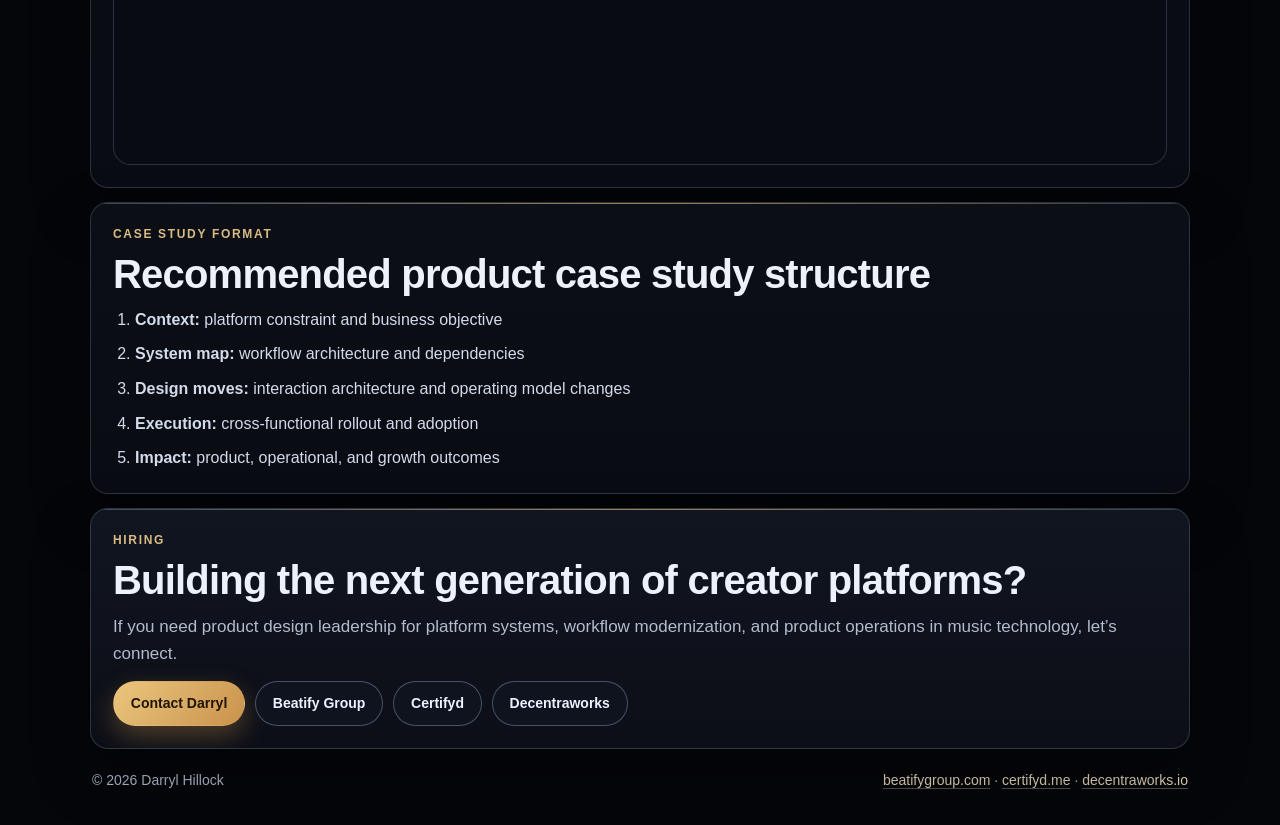
==== commit f37106af: "feat(site): reposition homepage for product systems leadership" ====
--- a/index.html
+++ b/index.html
@@ -3,46 +3,188 @@
   <head>
     <meta charset="utf-8" />
     <meta name="viewport" content="width=device-width, initial-scale=1" />
-    <title>Darryl Hillock | Product, Growth, Identity, Payments</title>
+    <title>Darryl Hillock | Product Design Leadership for Music Technology Platforms</title>
     <meta
       name="description"
-      content="Darryl Hillock — Director / VP Product & Growth. Strategy, digital identity, payments, partnerships, and platform scale."
+      content="Darryl Hillock is a Product Design Leader and platform systems operator in music technology, focused on creator infrastructure, workflow systems, digital identity, and payments."
     />
+    <meta
+      name="keywords"
+      content="Product Design Lead, Product Systems, Platform Design, Creator Economy, Music Technology, Product Leadership, Design Systems, Workflow Systems, Creator Infrastructure, Digital Identity, Payments Infrastructure"
+    />
+    <meta property="og:title" content="Darryl Hillock | Product Design Leadership for Music Technology Platforms" />
+    <meta
+      property="og:description"
+      content="Systems-first product design leadership across creator infrastructure, identity, attribution, payments, and workflow modernization."
+    />
+    <meta property="og:type" content="website" />
+    <meta property="og:url" content="https://darrylhillock.com" />
     <link rel="stylesheet" href="styles.css" />
   </head>
   <body>
     <div class="bg" aria-hidden="true"></div>
 
     <main class="page">
-      <section class="hero card">
+      <header class="top-nav card">
+        <a class="brand" href="#top">Darryl Hillock</a>
+        <nav aria-label="Primary">
+          <a href="#leadership">Leadership</a>
+          <a href="#platform-work">Platform Work</a>
+          <a href="#infrastructure">Infrastructure</a>
+          <a href="#music-tech">Music Tech</a>
+          <a href="#contact">Contact</a>
+        </nav>
+      </header>
+
+      <section id="top" class="hero card">
         <div class="hero-copy">
-          <p class="eyebrow">Darryl Hillock</p>
-          <h1>Director / VP of Product & Growth | SaaS & GTM</h1>
+          <p class="eyebrow">Product Design Lead · Systems & Practice</p>
+          <h1>I build and scale product systems for modern music technology.</h1>
           <p class="subtitle">
-            Strategy | Digital Identity & Payments | Partnerships & Platform Scale | AI Innovation
-          </p>
-          <p class="meta">Beatify Group · Harris Institute · Toronto, Ontario, Canada</p>
+            Product Design Leader · Systems Thinker · Platform Architect · Workflow & UX Strategist
+          </p>
+          <p class="meta">
+            I lead cross-functional execution across product, engineering, and go-to-market, focused on digital identity,
+            creator commerce, payments infrastructure, and operational UX at platform scale.
+          </p>
           <div class="hero-actions">
-            <a class="btn btn-ghost" href="https://beatifygroup.com" target="_blank" rel="noopener">Beatify Group</a>
-            <a class="btn btn-primary" href="https://certifyd.me" target="_blank" rel="noopener">Certifyd</a>
+            <a class="btn btn-primary" href="#contact">Hiring Conversations</a>
+            <a class="btn btn-ghost" href="#platform-work">View Platform Work</a>
           </div>
         </div>
         <div class="hero-media">
-          <img class="hero-photo" src="assets/me-cinematic.jpeg" alt="Darryl Hillock on stage" loading="eager" decoding="async" />
-        </div>
-      </section>
-
-      <section id="certifyd" class="card profile-feature">
+          <img class="hero-photo" src="assets/me-cinematic.jpeg" alt="Darryl Hillock speaking on stage" loading="eager" decoding="async" />
+        </div>
+      </section>
+
+      <section class="card metrics" aria-label="Selected impact">
+        <article><strong>10,000+</strong><span>Platform users</span></article>
+        <article><strong>$34M</strong><span>Peak ecosystem valuation</span></article>
+        <article><strong>12</strong><span>Music school locations scaled</span></article>
+        <article><strong>9,000+</strong><span>National enrollments supported</span></article>
+      </section>
+
+      <section id="leadership" class="card">
+        <p class="eyebrow">Systems & Platform Leadership</p>
+        <h2>Executive-level product design leadership for complex creator platforms.</h2>
+        <p>
+          I operate at the platform layer, not just the interface layer. I focus on interaction architecture,
+          workflow orchestration, design operations, and product ecosystems that simplify complexity.
+        </p>
+        <div class="pill-row">
+          <span>Platform systems</span>
+          <span>Operational UX</span>
+          <span>Cross-functional execution</span>
+          <span>Design systems</span>
+          <span>Workflow modernization</span>
+          <span>Creator infrastructure</span>
+        </div>
+      </section>
+
+      <section class="grid-two">
+        <article class="card">
+          <p class="eyebrow">Product Philosophy</p>
+          <h2>Infrastructure is UX.</h2>
+          <p>
+            The best creator products remove friction across the full lifecycle: identity, publish, attribution, monetization,
+            and payout. I design systems that are consistent, trustworthy, and scalable.
+          </p>
+        </article>
+
+        <article class="card">
+          <p class="eyebrow">Leadership & Scale</p>
+          <h2>From early architecture to scaled operations.</h2>
+          <p>
+            I build operating models alongside interfaces: product rituals, decision systems, and execution cadence that align
+            design, engineering, and growth around measurable outcomes.
+          </p>
+        </article>
+      </section>
+
+      <section id="platform-work" class="card">
+        <p class="eyebrow">Selected Platform Work</p>
+        <h2>Systems work across identity, payments, attribution, and creator commerce.</h2>
+        <div class="work-grid">
+          <article>
+            <h3>Beatify Group · Founder & CEO</h3>
+            <p>
+              Built and scaled creator-facing platforms across music and digital commerce, including early distributed streaming
+              architecture centered on creator ownership, identity, and monetization workflows.
+            </p>
+          </article>
+          <article>
+            <h3>Certifyd · Creator Commerce Infrastructure</h3>
+            <p>
+              Building creator commerce infrastructure spanning identity, attribution, access, receipts, and payout workflows
+              with operational trust as a core product principle.
+            </p>
+          </article>
+          <article>
+            <h3>Arcadia Academy of Music</h3>
+            <p>
+              Helped scale from 3 schools to 12 locations and nearly 10,000 enrollments nationally by systemizing operational
+              workflows, customer journeys, and platform-enabled growth execution.
+            </p>
+          </article>
+          <article>
+            <h3>Strategic Partnerships</h3>
+            <p>
+              Delivered platform initiatives with Coca-Cola, Polygon, and Grammy-winning artists, translating ecosystem
+              opportunities into scalable product execution.
+            </p>
+          </article>
+        </div>
+      </section>
+
+      <section id="infrastructure" class="grid-two">
+        <article class="card">
+          <p class="eyebrow">Creator Infrastructure</p>
+          <h2>Digital identity, attribution, and payments infrastructure for creators.</h2>
+          <p>
+            I design creator-facing systems that preserve ownership while making commerce workflows understandable and
+            operationally stable across distributed environments.
+          </p>
+        </article>
+        <article class="card">
+          <p class="eyebrow">Design Systems & Workflow Thinking</p>
+          <h2>Modular systems that scale across products and teams.</h2>
+          <p>
+            My approach connects interaction architecture with design systems and operational process, so products remain
+            coherent as teams, features, and channels grow.
+          </p>
+        </article>
+      </section>
+
+      <section class="grid-two">
+        <article class="card">
+          <p class="eyebrow">AI + Product Operations</p>
+          <h2>AI-assisted workflow acceleration for platform teams.</h2>
+          <p>
+            I apply AI to improve product operations, decision speed, and creator tooling through practical automation,
+            organization, and product intelligence systems.
+          </p>
+        </article>
+        <article id="music-tech" class="card">
+          <p class="eyebrow">Music Technology Experience</p>
+          <h2>Decades of operator-level context in music and creator ecosystems.</h2>
+          <p>
+            Deep domain experience across rights attribution, digital identity, creator commerce, growth systems, and platform
+            modernization in music-first environments.
+          </p>
+        </article>
+      </section>
+
+      <section class="card profile-feature">
         <div class="feature-head">
           <div>
-            <p class="eyebrow">Featured</p>
-            <h2>Certifyd Profile</h2>
+            <p class="eyebrow">Live Product Surface</p>
+            <h2>Certifyd Profile & Storefront</h2>
           </div>
-          <a class="inline-link" href="https://certifyd.darrylhillock.com/u/darryl-hillock" target="_blank" rel="noopener">Open full profile</a>
+          <a class="inline-link" href="https://certifyd.darrylhillock.com/u/darryl-hillock" target="_blank" rel="noopener">Open live profile</a>
         </div>
         <div class="embed-wrap">
           <iframe
-            title="Certifyd profile"
+            title="Certifyd profile and storefront"
             loading="lazy"
             src="https://certifyd.darrylhillock.com/u/darryl-hillock"
             allow="autoplay; encrypted-media; fullscreen"
@@ -51,51 +193,31 @@
         </div>
       </section>
 
-      <section class="grid-two">
-        <article class="card">
-          <h2>About</h2>
-          <p>
-            I'm a builder who turns complex ideas into scalable products. Over the past 30 years,
-            I have launched and grown companies in tech, music, and education, leading teams,
-            raising capital, and scaling platforms that deliver measurable impact.
-          </p>
-          <p>
-            What drives me is creating technology that builds trust and growth: digital identity
-            solutions, payments infrastructure, SaaS platforms, and creator-economy ecosystems
-            that give people ownership and freedom online.
-          </p>
-        </article>
-
-        <article class="card">
-          <h2>Focus Now</h2>
-          <p>
-            Product and Growth leadership: product strategy, GTM execution, strategic partnerships,
-            and data-driven growth.
-          </p>
-          <p>
-            Goal: build trusted platforms that scale with users and community.
-          </p>
-        </article>
-      </section>
-
       <section class="card">
-        <h2>Key Wins</h2>
-        <ul class="wins">
-          <li>Scaled ventures from early-stage startups to established organizations with 10x growth outcomes.</li>
-          <li>Built digital identity and payments infrastructure bridging Web2 and Web3.</li>
-          <li>Partnered with Coca-Cola, Polygon, and Grammy-winning artists to deliver innovation at scale.</li>
-          <li>Designed GTM strategies that drove adoption, retention, and lasting community growth.</li>
-          <li>Founded the world's first gasless blockchain streaming platform, with product-market fit in six months.</li>
-        </ul>
-      </section>
-
-      <section class="card core-links">
-        <h2>Core Links</h2>
-        <ul class="wins">
-          <li><a href="https://beatifygroup.com" target="_blank" rel="noopener">beatifygroup.com</a></li>
-          <li><a href="https://certifyd.me" target="_blank" rel="noopener">certifyd.me</a></li>
-          <li><a href="https://beatifyaudio.github.io/fever-growth-site/" target="_blank" rel="noopener">Fever Growth Site</a></li>
-        </ul>
+        <p class="eyebrow">Case Study Format</p>
+        <h2>Recommended product case study structure</h2>
+        <ol class="wins">
+          <li><strong>Context:</strong> platform constraint and business objective</li>
+          <li><strong>System map:</strong> workflow architecture and dependencies</li>
+          <li><strong>Design moves:</strong> interaction architecture and operating model changes</li>
+          <li><strong>Execution:</strong> cross-functional rollout and adoption</li>
+          <li><strong>Impact:</strong> product, operational, and growth outcomes</li>
+        </ol>
+      </section>
+
+      <section id="contact" class="card cta">
+        <p class="eyebrow">Hiring</p>
+          <h2>Building the next generation of creator platforms?</h2>
+        <p>
+          If you need product design leadership for platform systems, workflow modernization, and product operations in music
+          technology, let’s connect.
+        </p>
+        <div class="hero-actions">
+          <a class="btn btn-primary" href="mailto:hello@darrylhillock.com">Contact Darryl</a>
+          <a class="btn btn-ghost" href="https://beatifygroup.com" target="_blank" rel="noopener">Beatify Group</a>
+          <a class="btn btn-ghost" href="https://certifyd.me" target="_blank" rel="noopener">Certifyd</a>
+          <a class="btn btn-ghost" href="https://decentraworks.io" target="_blank" rel="noopener">Decentraworks</a>
+        </div>
       </section>
 
       <footer class="footer">
@@ -105,7 +227,7 @@
           ·
           <a href="https://certifyd.me" target="_blank" rel="noopener">certifyd.me</a>
           ·
-          <a href="https://beatifyaudio.github.io/fever-growth-site/" target="_blank" rel="noopener">Fever Growth Site</a>
+          <a href="https://decentraworks.io" target="_blank" rel="noopener">decentraworks.io</a>
         </span>
       </footer>
     </main>
--- a/styles.css
+++ b/styles.css
@@ -1,24 +1,24 @@
 :root {
-  --bg: #07080c;
-  --bg-soft: #11131a;
-  --card: #141822;
-  --line: #303746;
-  --text: #f6f2ea;
-  --muted: #c0bbaf;
-  --accent: #d6aa63;
-  --accent-2: #7da8c8;
-  --gold: #d6aa63;
-  --max: 980px;
+  --bg: #05060a;
+  --bg-soft: #0c0f17;
+  --card: rgba(13, 16, 24, 0.86);
+  --line: rgba(122, 136, 162, 0.3);
+  --text: #edf1fa;
+  --muted: #b2bccd;
+  --gold: #d1ac6a;
+  --gold-soft: rgba(209, 172, 106, 0.22);
+  --navy: #141e33;
+  --max: 1100px;
 }
 
 * { box-sizing: border-box; }
-html, body { margin: 0; padding: 0; }
+html, body { margin: 0; padding: 0; scroll-behavior: smooth; }
 
 body {
-  font-family: "Sora", "Inter", "Segoe UI", Arial, sans-serif;
+  font-family: "Manrope", "Inter", "Segoe UI", Arial, sans-serif;
   color: var(--text);
   background: var(--bg);
-  line-height: 1.58;
+  line-height: 1.6;
 }
 
 a { color: inherit; text-decoration: none; }
@@ -28,10 +28,10 @@
   inset: 0;
   z-index: -1;
   background:
-    radial-gradient(920px 580px at 86% -8%, rgba(214, 170, 99, 0.24), transparent 62%),
-    radial-gradient(760px 500px at -10% 10%, rgba(104, 130, 160, 0.2), transparent 66%),
-    radial-gradient(980px 620px at 52% 112%, rgba(214, 170, 99, 0.08), transparent 70%),
-    linear-gradient(180deg, #07080c 0%, #0d1016 52%, #141924 100%);
+    radial-gradient(980px 620px at 85% -15%, rgba(209, 172, 106, 0.2), transparent 70%),
+    radial-gradient(820px 560px at -15% 8%, rgba(69, 92, 133, 0.22), transparent 74%),
+    radial-gradient(1200px 700px at 50% 120%, rgba(209, 172, 106, 0.06), transparent 76%),
+    linear-gradient(180deg, #05060a 0%, #0a0e17 52%, #111a2a 100%);
 }
 
 .bg::before,
@@ -43,51 +43,91 @@
 }
 
 .bg::before {
-  background: url("assets/me.jpg") center 22% / cover no-repeat;
-  opacity: 0.34;
-  filter: saturate(0.98) brightness(0.52) contrast(1.06);
-  transform: scale(1.04);
+  background: url("assets/me-guitar-bw.jpeg") center 20% / cover no-repeat;
+  opacity: 0.18;
+  filter: saturate(0.85) brightness(0.45) contrast(1.08);
 }
 
 .bg::after {
   background:
-    linear-gradient(180deg, rgba(8, 9, 14, 0.34) 0%, rgba(10, 12, 18, 0.74) 52%, rgba(9, 11, 17, 0.9) 100%),
-    radial-gradient(760px 520px at 70% 12%, rgba(214, 170, 99, 0.15), transparent 70%);
+    linear-gradient(180deg, rgba(8, 10, 14, 0.5) 0%, rgba(8, 10, 14, 0.86) 58%, rgba(7, 10, 17, 0.94) 100%),
+    radial-gradient(720px 340px at 78% 10%, rgba(24, 38, 63, 0.34), transparent 72%);
 }
 
 .page {
-  width: min(var(--max), calc(100% - 1.2rem));
-  margin: 18px auto 28px;
+  width: min(var(--max), calc(100% - 1.5rem));
+  margin: 18px auto 34px;
 }
 
 .card {
-  background: linear-gradient(180deg, rgba(22, 25, 34, 0.9), rgba(15, 18, 26, 0.9));
-  border: 1px solid var(--line);
-  border-radius: 16px;
-  padding: 18px;
-  margin-bottom: 14px;
-  box-shadow: 0 16px 38px rgba(0, 0, 0, 0.34);
   position: relative;
   overflow: hidden;
-  backdrop-filter: blur(2px);
+  background: linear-gradient(180deg, rgba(13, 16, 24, 0.9), rgba(10, 13, 20, 0.92));
+  border: 1px solid var(--line);
+  border-radius: 18px;
+  padding: 22px;
+  margin-bottom: 14px;
+  box-shadow: 0 24px 56px rgba(0, 0, 0, 0.36);
+  backdrop-filter: blur(3px);
 }
 
 .card::before {
   content: "";
   position: absolute;
-  inset: 0 0 auto 0;
-  height: 2px;
-  background: linear-gradient(90deg, rgba(125, 168, 200, 0.85), rgba(214, 170, 99, 0.9), rgba(247, 223, 181, 0.72));
-  pointer-events: none;
-}
+  left: 0;
+  top: 0;
+  right: 0;
+  height: 1px;
+  background: linear-gradient(90deg, rgba(113, 136, 174, 0.44), rgba(209, 172, 106, 0.72), rgba(124, 144, 175, 0.3));
+}
+
+.top-nav {
+  display: flex;
+  align-items: center;
+  justify-content: space-between;
+  gap: 16px;
+  padding: 14px 18px;
+}
+
+.brand {
+  font-weight: 700;
+  letter-spacing: 0.01em;
+  color: #f4f7ff;
+}
+
+.top-nav nav {
+  display: flex;
+  flex-wrap: wrap;
+  justify-content: flex-end;
+  gap: 14px;
+}
+
+.top-nav nav a {
+  font-size: 13px;
+  letter-spacing: 0.04em;
+  text-transform: uppercase;
+  color: #c8d2e7;
+}
+
+.top-nav nav a:hover { color: #fff; }
 
 .hero {
   display: grid;
-  grid-template-columns: minmax(0, 1fr) 220px;
-  gap: 16px;
+  grid-template-columns: minmax(0, 1fr) 320px;
+  gap: 20px;
   align-items: center;
-  padding-top: 22px;
-  isolation: isolate;
+}
+
+.hero h1 {
+  margin: 0;
+  font-size: clamp(34px, 5vw, 56px);
+  line-height: 1.05;
+  letter-spacing: -0.03em;
+  text-wrap: balance;
+}
+
+.hero .meta {
+  max-width: 65ch;
 }
 
 .hero-media {
@@ -97,27 +137,38 @@
 
 .hero-photo {
   width: 100%;
-  max-width: 260px;
-  height: 300px;
+  max-width: 320px;
+  aspect-ratio: 4 / 5;
+  object-fit: cover;
+  object-position: 50% 24%;
+  border-radius: 16px;
+  border: 1px solid rgba(209, 172, 106, 0.42);
+  box-shadow: 0 22px 52px rgba(0, 0, 0, 0.45);
+}
+
+.metrics {
+  display: grid;
+  grid-template-columns: repeat(4, minmax(0, 1fr));
+  gap: 14px;
+}
+
+.metrics article {
+  border: 1px solid rgba(125, 141, 170, 0.28);
+  border-radius: 14px;
+  padding: 14px;
+  background: linear-gradient(180deg, rgba(20, 27, 42, 0.35), rgba(14, 18, 28, 0.15));
+}
+
+.metrics strong {
   display: block;
-  object-fit: cover;
-  object-position: 48% 28%;
-  border-radius: 18px;
-  border: 1px solid rgba(214, 170, 99, 0.48);
-  box-shadow:
-    0 22px 42px rgba(0, 0, 0, 0.48),
-    0 0 0 1px rgba(255, 220, 168, 0.1) inset;
-}
-
-.hero::after {
-  content: "";
-  position: absolute;
-  inset: 0;
-  background:
-    radial-gradient(600px 340px at 82% 12%, rgba(214, 170, 99, 0.2), transparent 72%),
-    linear-gradient(140deg, rgba(10, 13, 23, 0.22), rgba(8, 11, 18, 0.58));
-  pointer-events: none;
-  z-index: -1;
+  font-size: clamp(22px, 3vw, 32px);
+  line-height: 1.1;
+  color: #f6e5c3;
+}
+
+.metrics span {
+  font-size: 13px;
+  color: var(--muted);
 }
 
 .eyebrow {
@@ -125,72 +176,68 @@
   font-size: 12px;
   text-transform: uppercase;
   letter-spacing: 0.14em;
-  color: #c7a670;
+  color: #d9bb85;
   font-weight: 600;
 }
 
-h1, h2 { margin: 0; line-height: 1.15; }
-
-h1 {
-  font-size: clamp(30px, 4.5vw, 50px);
+h2 {
+  margin: 0 0 10px;
+  font-size: clamp(26px, 3.2vw, 40px);
+  line-height: 1.12;
   letter-spacing: -0.02em;
-  text-wrap: balance;
-}
-
-h2 {
-  font-size: clamp(22px, 2.6vw, 30px);
-  margin-bottom: 10px;
-}
+}
+
+h3 {
+  margin: 0 0 8px;
+  font-size: 19px;
+  letter-spacing: -0.01em;
+}
+
+p {
+  margin: 0 0 10px;
+  color: var(--muted);
+  font-size: 17px;
+}
+
+p:last-child { margin-bottom: 0; }
 
 .subtitle {
-  margin: 10px 0 0;
-  color: #ece2cd;
+  color: #e4d8c2;
   font-weight: 600;
 }
-
-.meta {
-  margin: 10px 0 0;
-  color: var(--muted);
-  font-size: 15px;
-}
-
-p { margin: 0 0 10px; color: var(--muted); font-size: 17px; }
-p:last-child { margin-bottom: 0; }
 
 .hero-actions {
   margin-top: 14px;
   display: flex;
+  flex-wrap: wrap;
   gap: 10px;
-  flex-wrap: wrap;
 }
 
 .btn {
   display: inline-flex;
   align-items: center;
   justify-content: center;
-  min-height: 42px;
+  min-height: 44px;
   border-radius: 999px;
-  padding: 0.62rem 1rem;
+  padding: 0.64rem 1.05rem;
   font-size: 14px;
   font-weight: 700;
   border: 1px solid transparent;
-  transition: transform 0.15s ease, box-shadow 0.15s ease, border-color 0.15s ease;
-}
-
-.btn:hover {
-  transform: translateY(-1px);
-}
+  transition: transform 0.15s ease, box-shadow 0.2s ease, border-color 0.2s ease;
+}
+
+.btn:hover { transform: translateY(-1px); }
 
 .btn-primary {
-  color: #1d160a;
-  background: linear-gradient(130deg, #f0ca86, #cc9550);
-  box-shadow: 0 9px 24px rgba(204, 149, 80, 0.38);
+  color: #1f1402;
+  background: linear-gradient(130deg, #ebc67e, #c9924c);
+  box-shadow: 0 10px 26px rgba(201, 146, 76, 0.35);
 }
 
 .btn-ghost {
-  color: #f3eee4;
-  border-color: rgba(214, 170, 99, 0.42);
-  background: rgba(21, 25, 34, 0.7);
+  color: #edf2ff;
+  border-color: rgba(139, 158, 191, 0.45);
+  background: rgba(17, 22, 33, 0.7);
 }
 
 .grid-two {
@@ -199,80 +246,87 @@
   gap: 14px;
 }
 
-.wins {
-  margin: 0;
-  padding-left: 20px;
-  display: grid;
-  gap: 9px;
-}
-
-.wins li {
-  color: #ddd8cd;
-  font-size: 16px;
-  line-height: 1.5;
+.pill-row {
+  margin-top: 12px;
+  display: flex;
+  flex-wrap: wrap;
+  gap: 8px;
+}
+
+.pill-row span {
+  font-size: 12px;
+  letter-spacing: 0.04em;
+  text-transform: uppercase;
+  color: #dbe4f4;
+  border: 1px solid rgba(124, 142, 173, 0.42);
+  border-radius: 999px;
+  padding: 0.36rem 0.58rem;
+  background: rgba(16, 21, 33, 0.78);
+}
+
+.work-grid {
+  display: grid;
+  grid-template-columns: 1fr 1fr;
+  gap: 14px;
+}
+
+.work-grid article {
+  border: 1px solid rgba(121, 136, 162, 0.32);
+  border-radius: 14px;
+  padding: 14px;
+  background: linear-gradient(180deg, rgba(20, 28, 42, 0.28), rgba(12, 16, 24, 0.38));
 }
 
 .feature-head {
   display: flex;
   align-items: flex-end;
   justify-content: space-between;
-  gap: 10px;
+  gap: 12px;
   margin-bottom: 10px;
-}
-
-.profile-feature {
-  padding: 20px;
-}
-
-.profile-feature::after {
-  content: "";
-  position: absolute;
-  inset: 0;
-  background:
-    radial-gradient(720px 360px at 78% -10%, rgba(214, 170, 99, 0.14), transparent 68%),
-    linear-gradient(180deg, rgba(11, 13, 20, 0.16) 0%, rgba(10, 13, 20, 0.42) 100%),
-    url("assets/me-guitar-bw.jpeg") 8% 76% / 54% no-repeat,
-    url("assets/me-cinematic.jpeg") 76% 12% / cover no-repeat;
-  opacity: 0.2;
-  pointer-events: none;
-  z-index: 0;
-}
-
-.profile-feature > * {
-  position: relative;
-  z-index: 1;
 }
 
 .inline-link {
   font-size: 12px;
   text-transform: uppercase;
   letter-spacing: 0.1em;
-  color: #f3eada;
-  border: 1px solid rgba(214, 170, 99, 0.48);
+  color: #f4ead8;
+  border: 1px solid rgba(209, 172, 106, 0.48);
   border-radius: 999px;
-  padding: 0.42rem 0.7rem;
-  background: rgba(26, 21, 14, 0.5);
-}
-
-.inline-link:hover { color: #ffffff; }
+  padding: 0.42rem 0.72rem;
+  background: rgba(26, 21, 14, 0.48);
+}
 
 .embed-wrap {
   border: 1px solid var(--line);
   border-radius: 18px;
   overflow: hidden;
-  background: #090d18;
-  box-shadow:
-    0 18px 44px rgba(0, 0, 0, 0.34),
-    inset 0 0 0 1px rgba(255, 255, 255, 0.03);
+  background: #080b13;
+  box-shadow: inset 0 0 0 1px rgba(255, 255, 255, 0.04);
 }
 
 .embed-wrap iframe {
   width: 100%;
   border: 0;
   display: block;
-  background: #090d18;
-  height: min(92vh, 1180px);
-  min-height: 860px;
+  background: #080b13;
+  height: min(88vh, 1080px);
+  min-height: 700px;
+}
+
+.wins {
+  margin: 0;
+  padding-left: 22px;
+  display: grid;
+  gap: 9px;
+}
+
+.wins li {
+  color: #d3dbeb;
+  font-size: 16px;
+}
+
+.cta {
+  background: linear-gradient(180deg, rgba(19, 24, 35, 0.88), rgba(13, 16, 25, 0.92));
 }
 
 .footer {
@@ -281,153 +335,39 @@
   align-items: center;
   gap: 10px;
   flex-wrap: wrap;
-  color: var(--muted);
+  color: #afbacf;
   font-size: 14px;
   padding: 6px 2px 0;
 }
 
-.footer a { color: #e8d3ad; }
-.core-links .wins a {
-  color: #efe5d1;
+.footer a {
+  color: #e5d5b7;
   text-decoration: underline;
-  text-decoration-color: rgba(239, 229, 209, 0.35);
+  text-decoration-color: rgba(229, 213, 183, 0.35);
   text-underline-offset: 3px;
 }
 
-@media (max-width: 800px) {
+@media (max-width: 980px) {
+  .hero { grid-template-columns: 1fr; }
+  .hero-media { justify-content: flex-start; }
+  .hero-photo { max-width: 360px; }
+  .metrics { grid-template-columns: repeat(2, minmax(0, 1fr)); }
+  .work-grid { grid-template-columns: 1fr; }
+}
+
+@media (max-width: 780px) {
+  .page { width: min(var(--max), calc(100% - 1rem)); margin-top: 10px; }
+  .card { padding: 16px; border-radius: 14px; }
+  .top-nav { flex-direction: column; align-items: flex-start; }
+  .top-nav nav { justify-content: flex-start; gap: 10px; }
+  .top-nav nav a { font-size: 12px; }
   .grid-two { grid-template-columns: 1fr; }
-  .hero {
-    grid-template-columns: 1fr;
-    gap: 12px;
+  .metrics { grid-template-columns: 1fr; }
+  h2 { font-size: clamp(24px, 6vw, 34px); }
+  p { font-size: 16px; }
+  .feature-head { flex-direction: column; align-items: flex-start; }
+  .embed-wrap iframe {
+    height: min(86vh, 960px);
+    min-height: 560px;
   }
-  .hero-media {
-    width: 100%;
-    justify-content: center;
-    margin-top: 2px;
-  }
-  .hero-photo {
-    width: min(100%, 540px);
-    height: auto;
-    aspect-ratio: 4 / 3;
-    object-position: 50% 22%;
-    max-width: 100%;
-  }
-
-  .bg::before {
-    opacity: 0.34;
-    filter: saturate(1.1) brightness(0.62);
-    background-position: 52% 10%;
-    transform: scale(1.02);
-  }
-
-  .embed-wrap iframe {
-    min-height: 760px;
-  }
-}
-
-@media (max-width: 640px) {
-  .page {
-    width: calc(100% - 0.7rem);
-    margin-top: 10px;
-  }
-
-  .card {
-    padding: 14px;
-    border-radius: 14px;
-    margin-bottom: 10px;
-  }
-
-  .profile-feature {
-    padding: 14px;
-  }
-
-  .profile-feature::after {
-    opacity: 0.23;
-    background:
-      radial-gradient(520px 260px at 80% 0%, rgba(214, 170, 99, 0.18), transparent 68%),
-      linear-gradient(180deg, rgba(10, 12, 19, 0.24) 0%, rgba(9, 11, 18, 0.5) 100%),
-      url("assets/me-guitar-bw.jpeg") 0% 76% / 66% no-repeat,
-      url("assets/me-cinematic.jpeg") 60% 10% / cover no-repeat;
-  }
-
-  .hero {
-    gap: 8px;
-    padding-top: 16px;
-    min-height: 430px;
-  }
-
-  .hero::after {
-    background:
-      linear-gradient(180deg, rgba(6, 8, 14, 0.3) 0%, rgba(7, 10, 18, 0.82) 60%, rgba(8, 10, 17, 0.94) 100%),
-      radial-gradient(480px 300px at 74% 8%, rgba(241, 191, 103, 0.24), transparent 72%),
-      url("assets/me-cinematic.jpeg") 52% 12% / cover no-repeat;
-    opacity: 0.94;
-  }
-
-  .hero-copy {
-    position: relative;
-    z-index: 1;
-    background: rgba(9, 12, 20, 0.36);
-    border: 1px solid rgba(196, 168, 119, 0.26);
-    border-radius: 14px;
-    padding: 12px;
-    backdrop-filter: blur(2px);
-  }
-
-  .hero-media {
-    display: none;
-  }
-
-  h1 {
-    font-size: clamp(28px, 8.8vw, 38px);
-    line-height: 1.12;
-  }
-
-  h2 {
-    font-size: clamp(20px, 6vw, 26px);
-    margin-bottom: 8px;
-  }
-
-  p { font-size: 16px; }
-  .meta { font-size: 14px; }
-  .wins li { font-size: 15px; }
-
-  .feature-head {
-    flex-direction: column;
-    align-items: flex-start;
-    gap: 6px;
-  }
-
-  .hero-actions {
-    display: grid;
-    grid-template-columns: 1fr;
-    width: 100%;
-    margin-top: 12px;
-  }
-
-  .btn {
-    width: 100%;
-  }
-
-  .embed-wrap iframe {
-    height: min(86dvh, 960px);
-    min-height: 700px;
-  }
-}
-
-@media (max-width: 420px) {
-  .hero {
-    min-height: 410px;
-  }
-
-  .hero::after {
-    background:
-      linear-gradient(180deg, rgba(6, 8, 14, 0.32) 0%, rgba(7, 10, 18, 0.86) 62%, rgba(8, 10, 17, 0.96) 100%),
-      radial-gradient(430px 280px at 70% 8%, rgba(241, 191, 103, 0.22), transparent 72%),
-      url("assets/me-cinematic.jpeg") 56% 8% / cover no-repeat;
-  }
-
-  .embed-wrap iframe {
-    min-height: 660px;
-  }
-}
+}
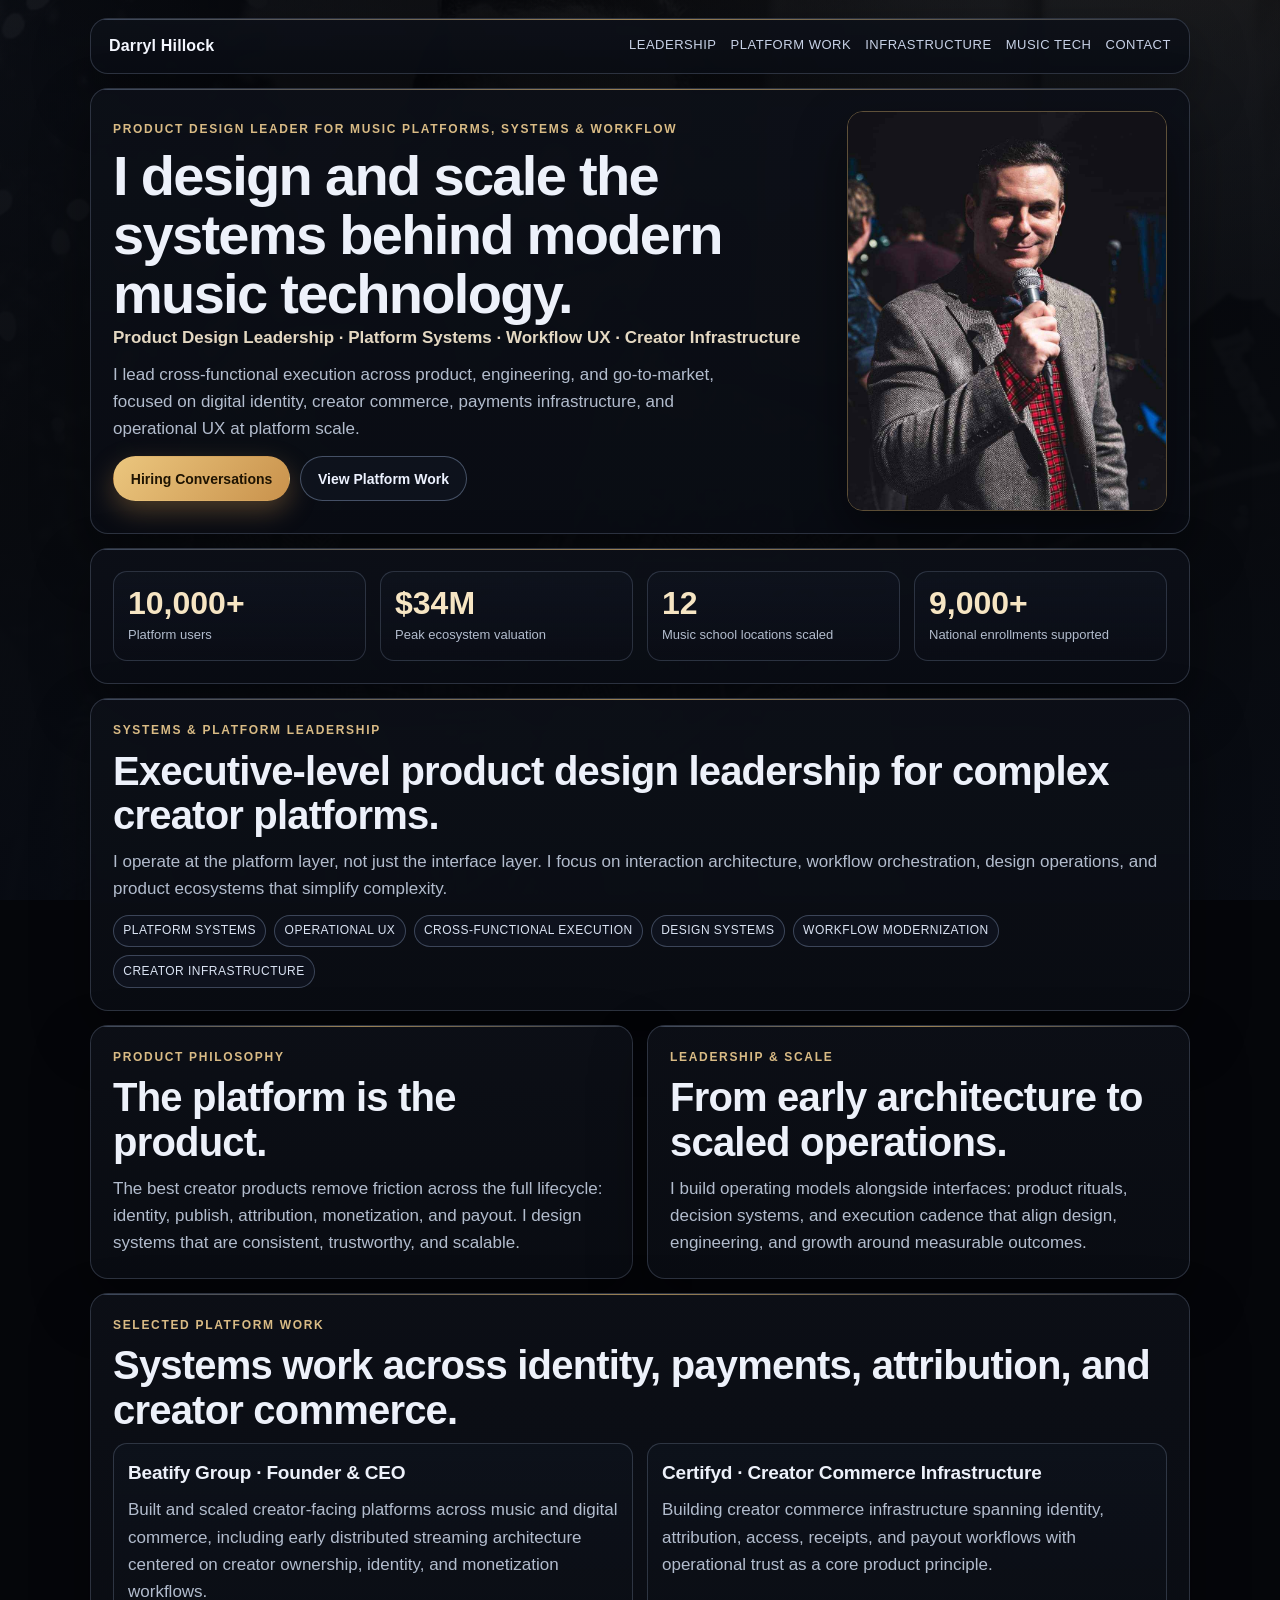
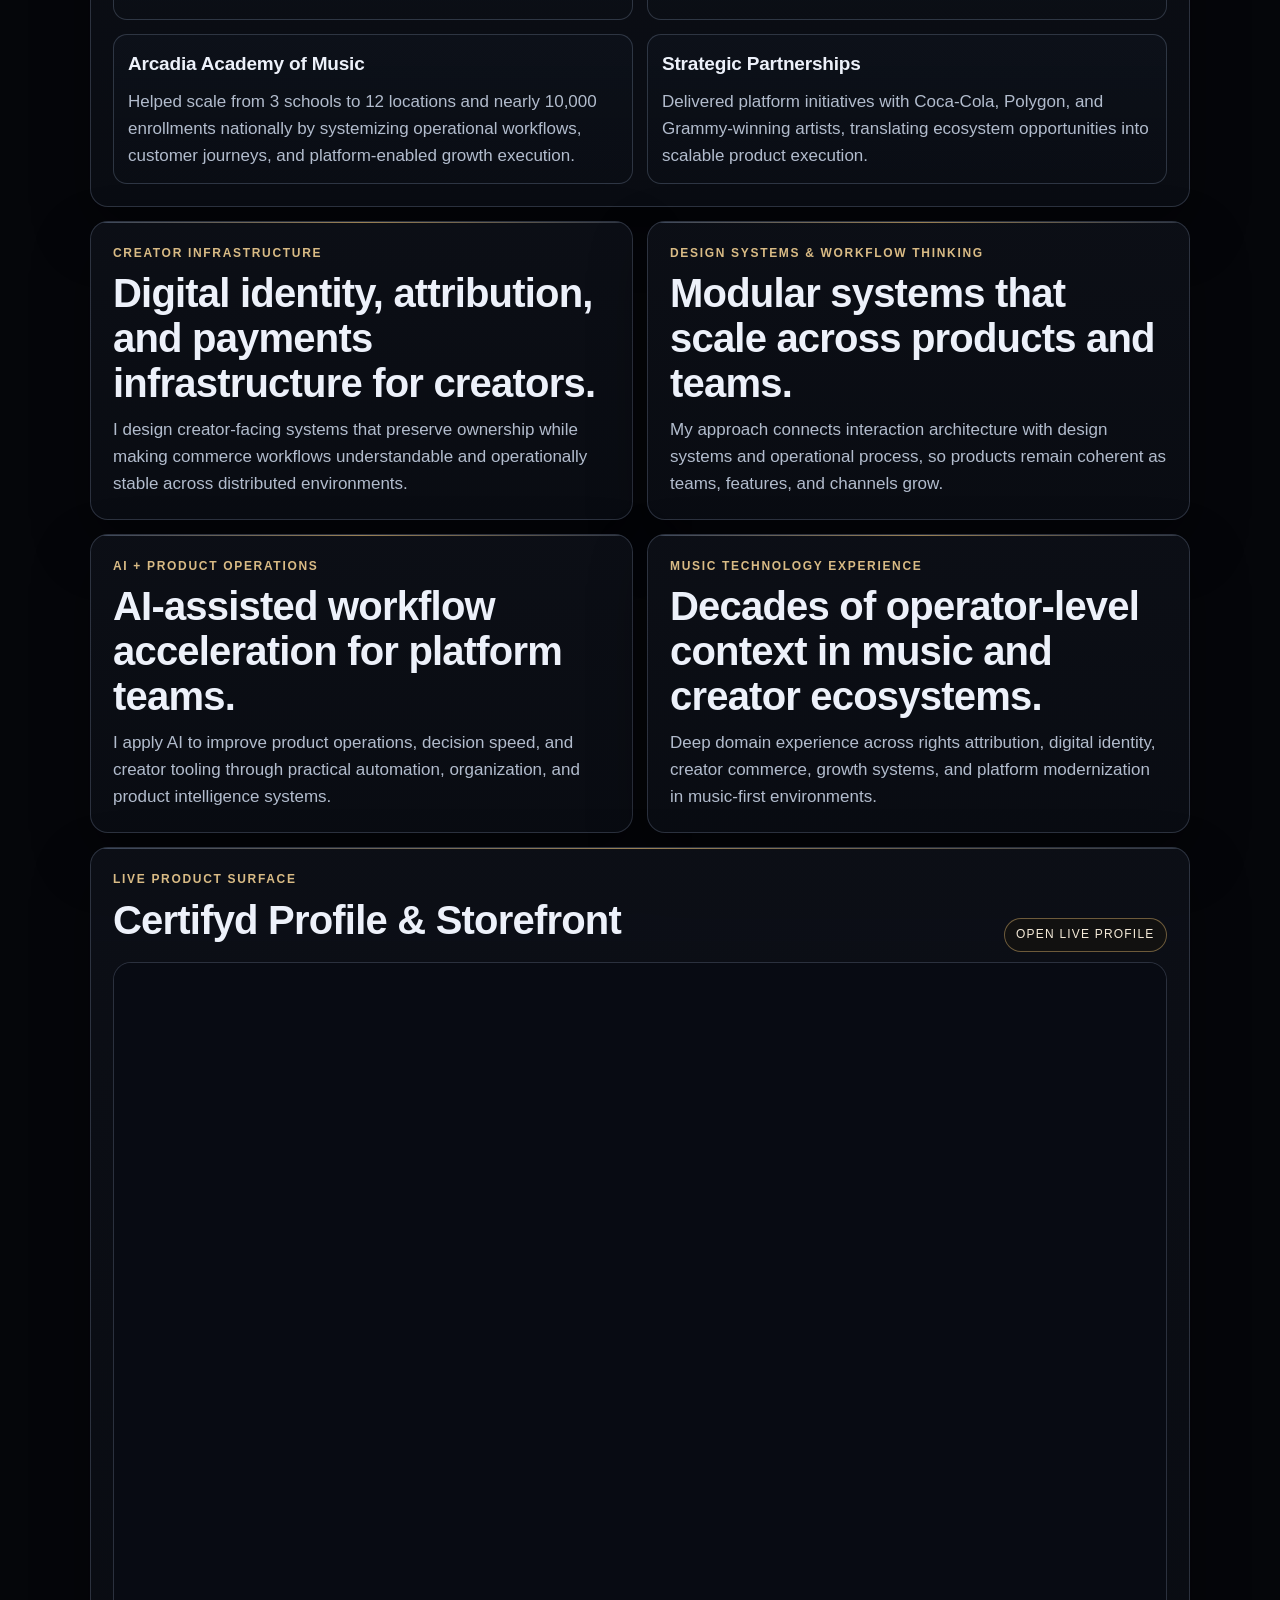
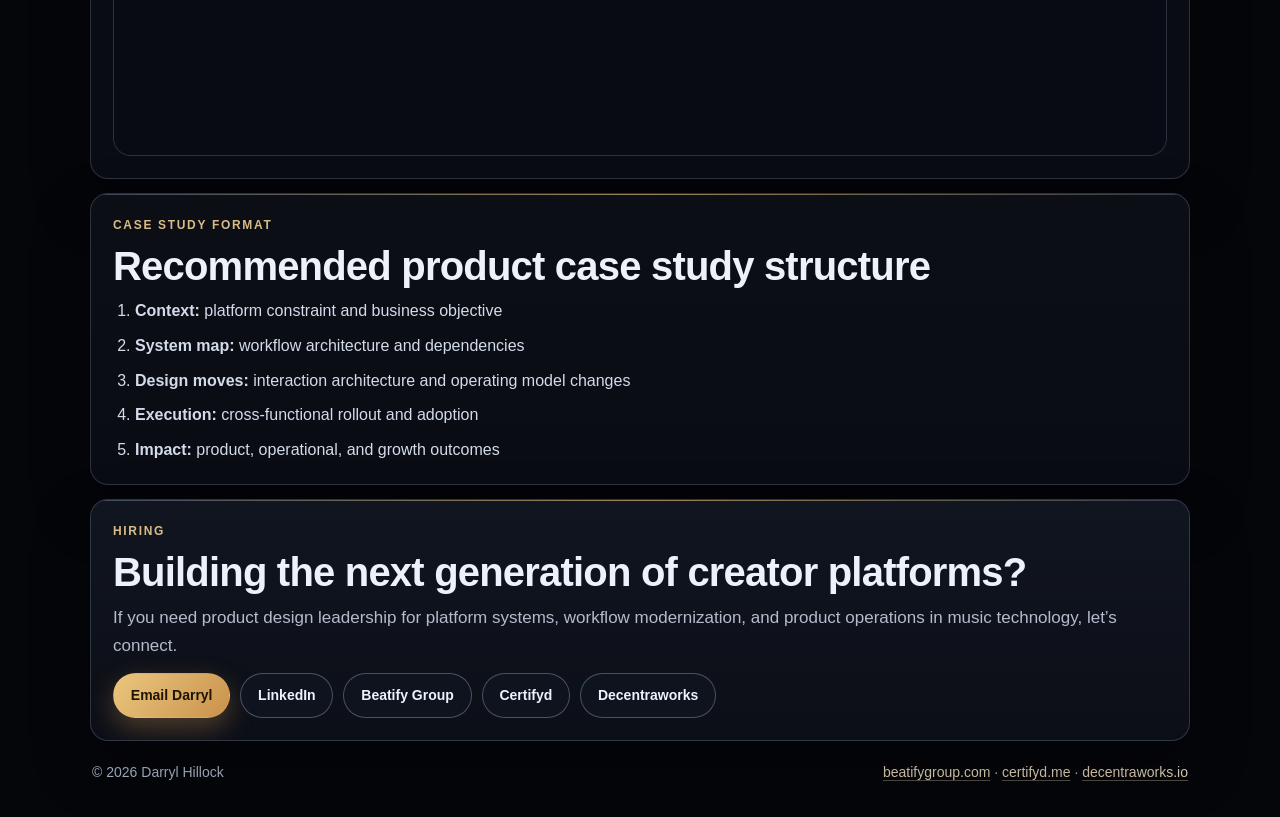
==== commit e5290880: "chore(site): refine hero copy and update contact channels" ====
--- a/index.html
+++ b/index.html
@@ -38,10 +38,10 @@
 
       <section id="top" class="hero card">
         <div class="hero-copy">
-          <p class="eyebrow">Product Design Lead · Systems & Practice</p>
-          <h1>I build and scale product systems for modern music technology.</h1>
+          <p class="eyebrow">Product Design Leader for Music Platforms, Systems & Workflow</p>
+          <h1>I design and scale the systems behind modern music technology.</h1>
           <p class="subtitle">
-            Product Design Leader · Systems Thinker · Platform Architect · Workflow & UX Strategist
+            Product Design Leadership · Platform Systems · Workflow UX · Creator Infrastructure
           </p>
           <p class="meta">
             I lead cross-functional execution across product, engineering, and go-to-market, focused on digital identity,
@@ -84,7 +84,7 @@
       <section class="grid-two">
         <article class="card">
           <p class="eyebrow">Product Philosophy</p>
-          <h2>Infrastructure is UX.</h2>
+          <h2>The platform is the product.</h2>
           <p>
             The best creator products remove friction across the full lifecycle: identity, publish, attribution, monetization,
             and payout. I design systems that are consistent, trustworthy, and scalable.
@@ -213,7 +213,8 @@
           technology, let’s connect.
         </p>
         <div class="hero-actions">
-          <a class="btn btn-primary" href="mailto:hello@darrylhillock.com">Contact Darryl</a>
+          <a class="btn btn-primary" href="mailto:darryl@beatifygroup.com">Email Darryl</a>
+          <a class="btn btn-ghost" href="https://www.linkedin.com/in/darryl-hillock/" target="_blank" rel="noopener">LinkedIn</a>
           <a class="btn btn-ghost" href="https://beatifygroup.com" target="_blank" rel="noopener">Beatify Group</a>
           <a class="btn btn-ghost" href="https://certifyd.me" target="_blank" rel="noopener">Certifyd</a>
           <a class="btn btn-ghost" href="https://decentraworks.io" target="_blank" rel="noopener">Decentraworks</a>
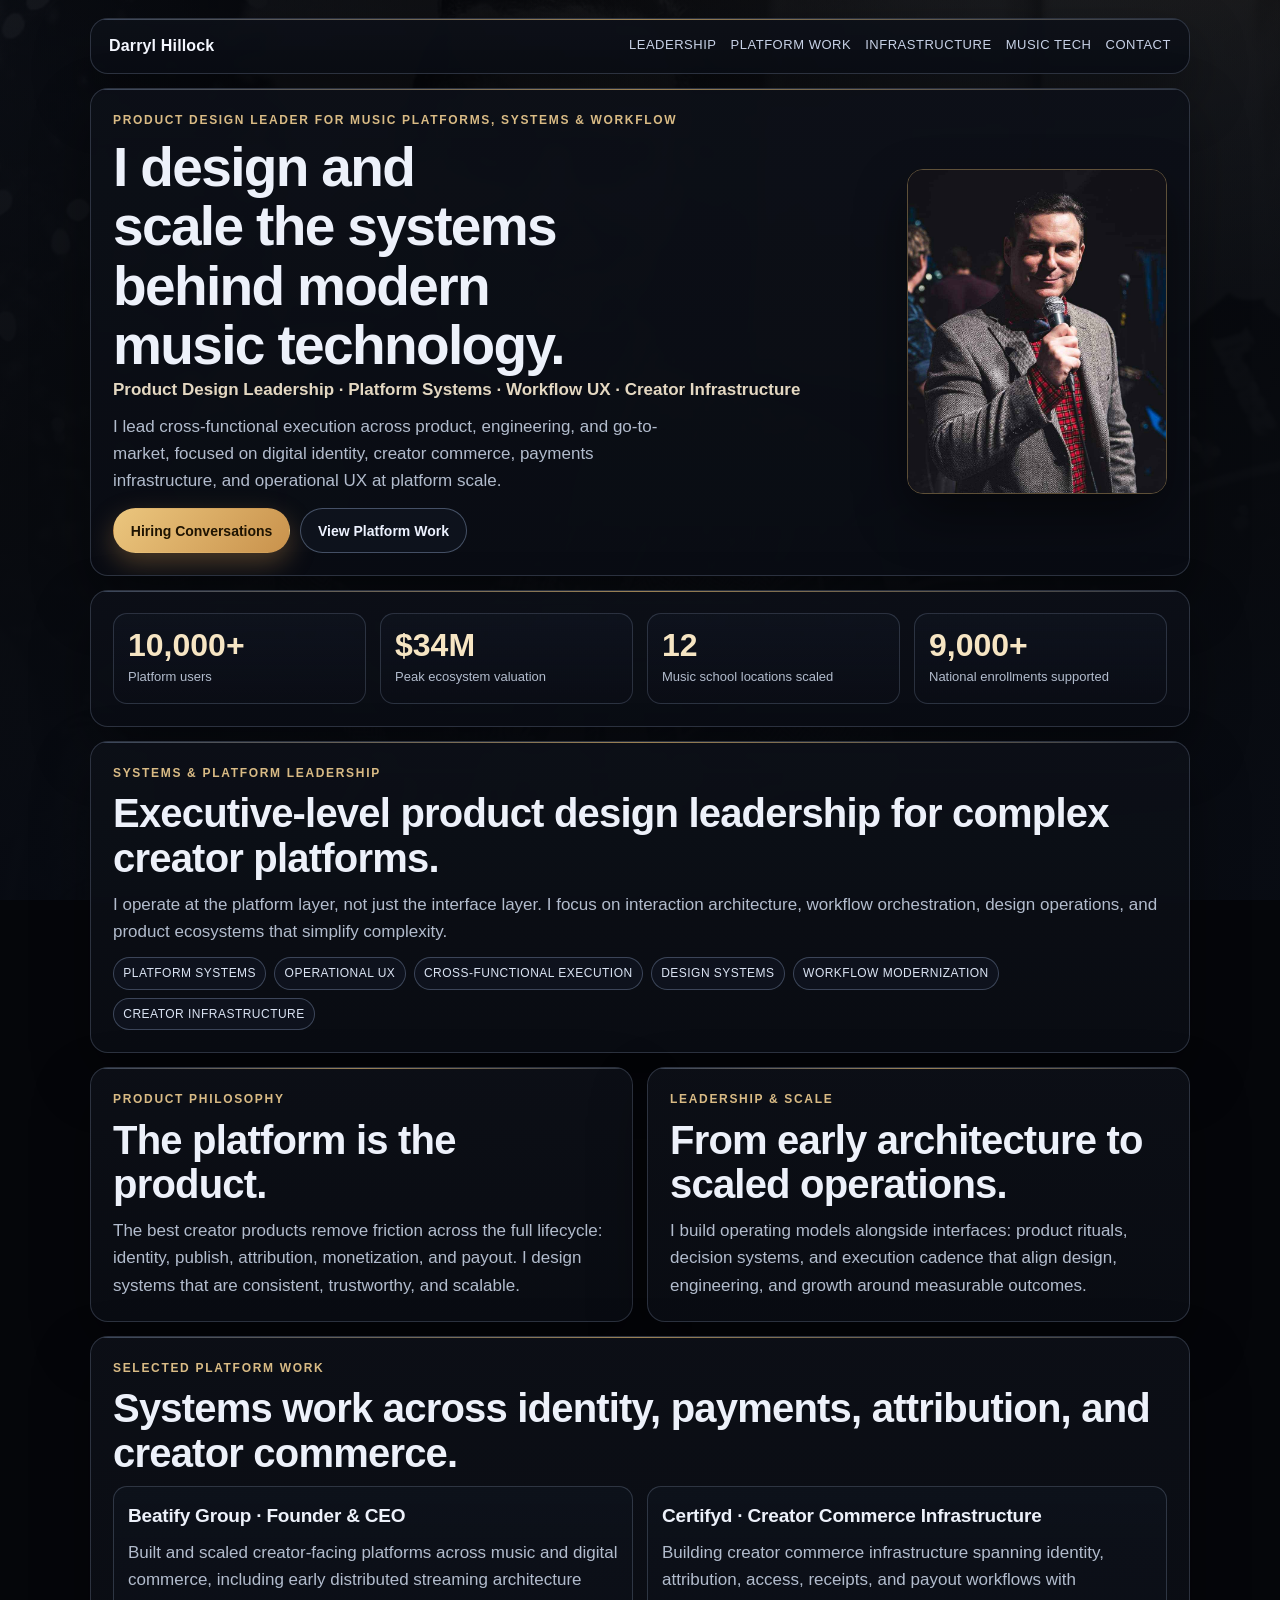
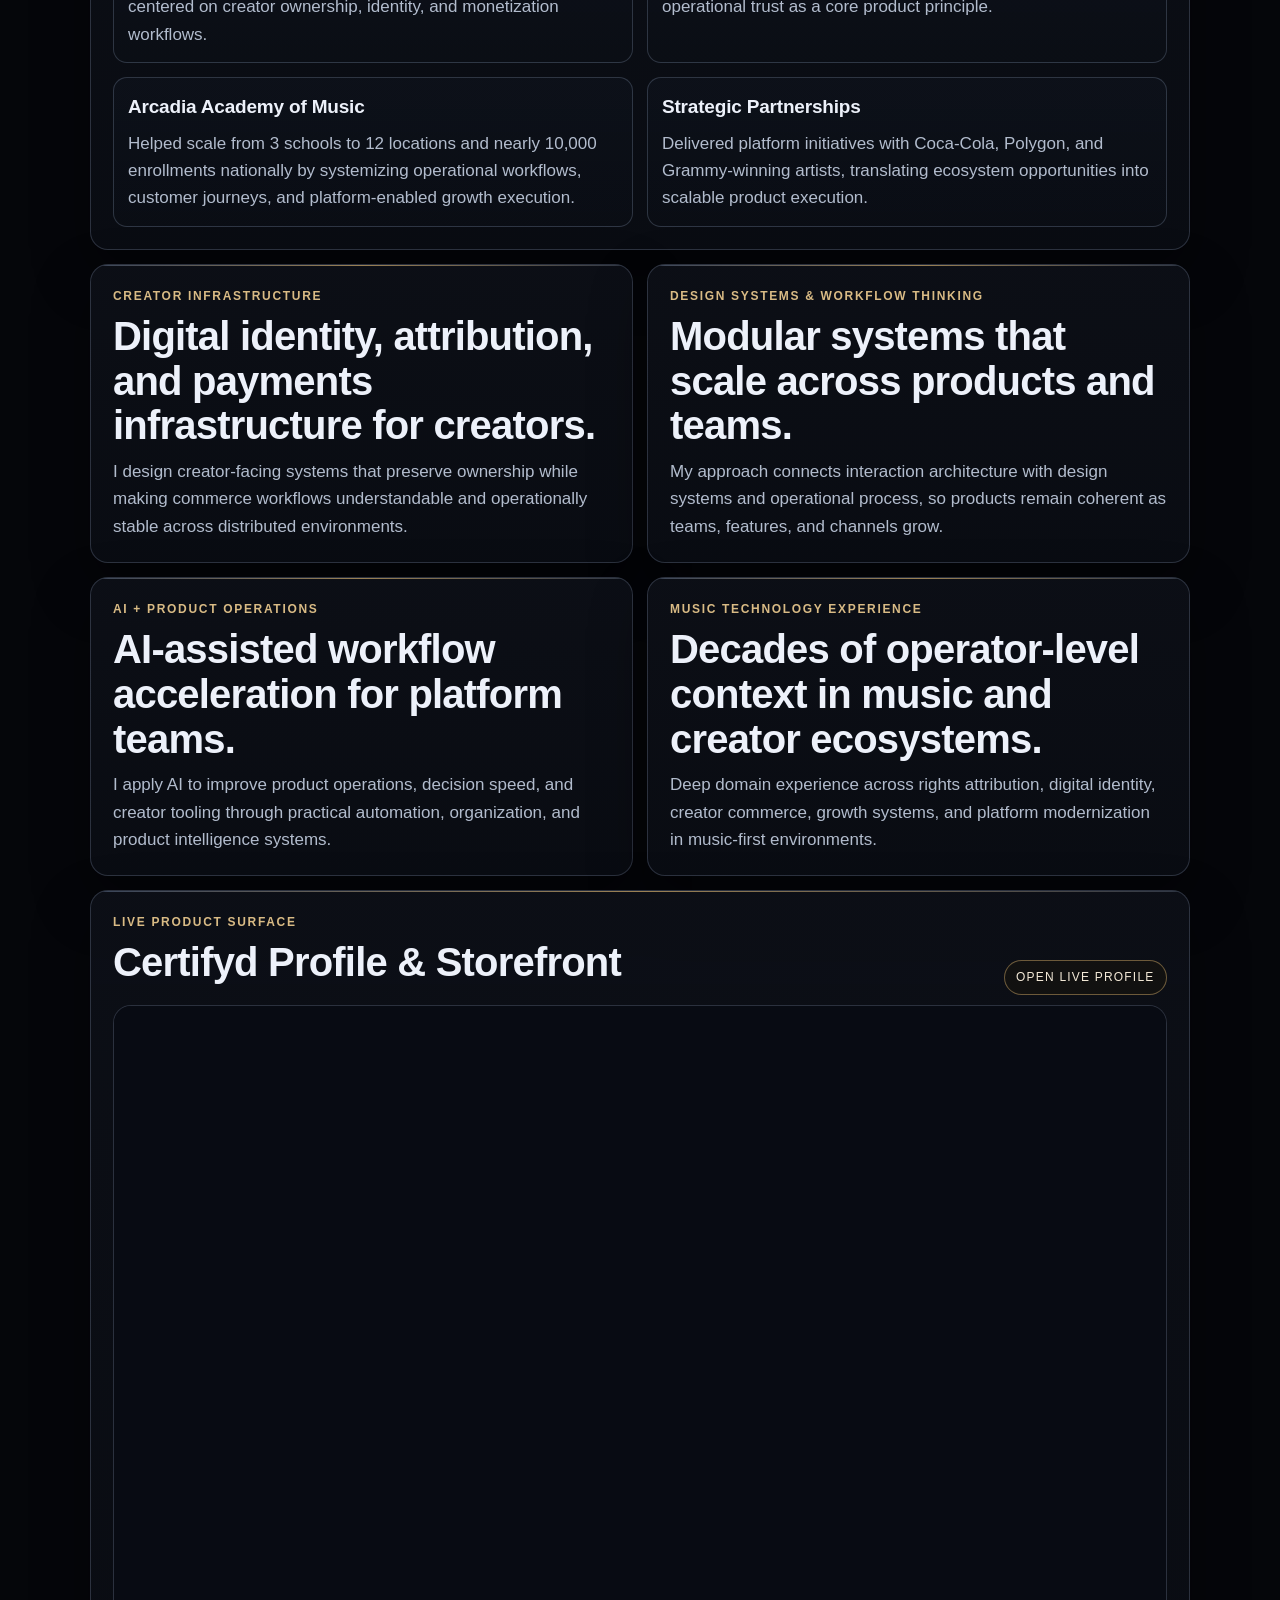
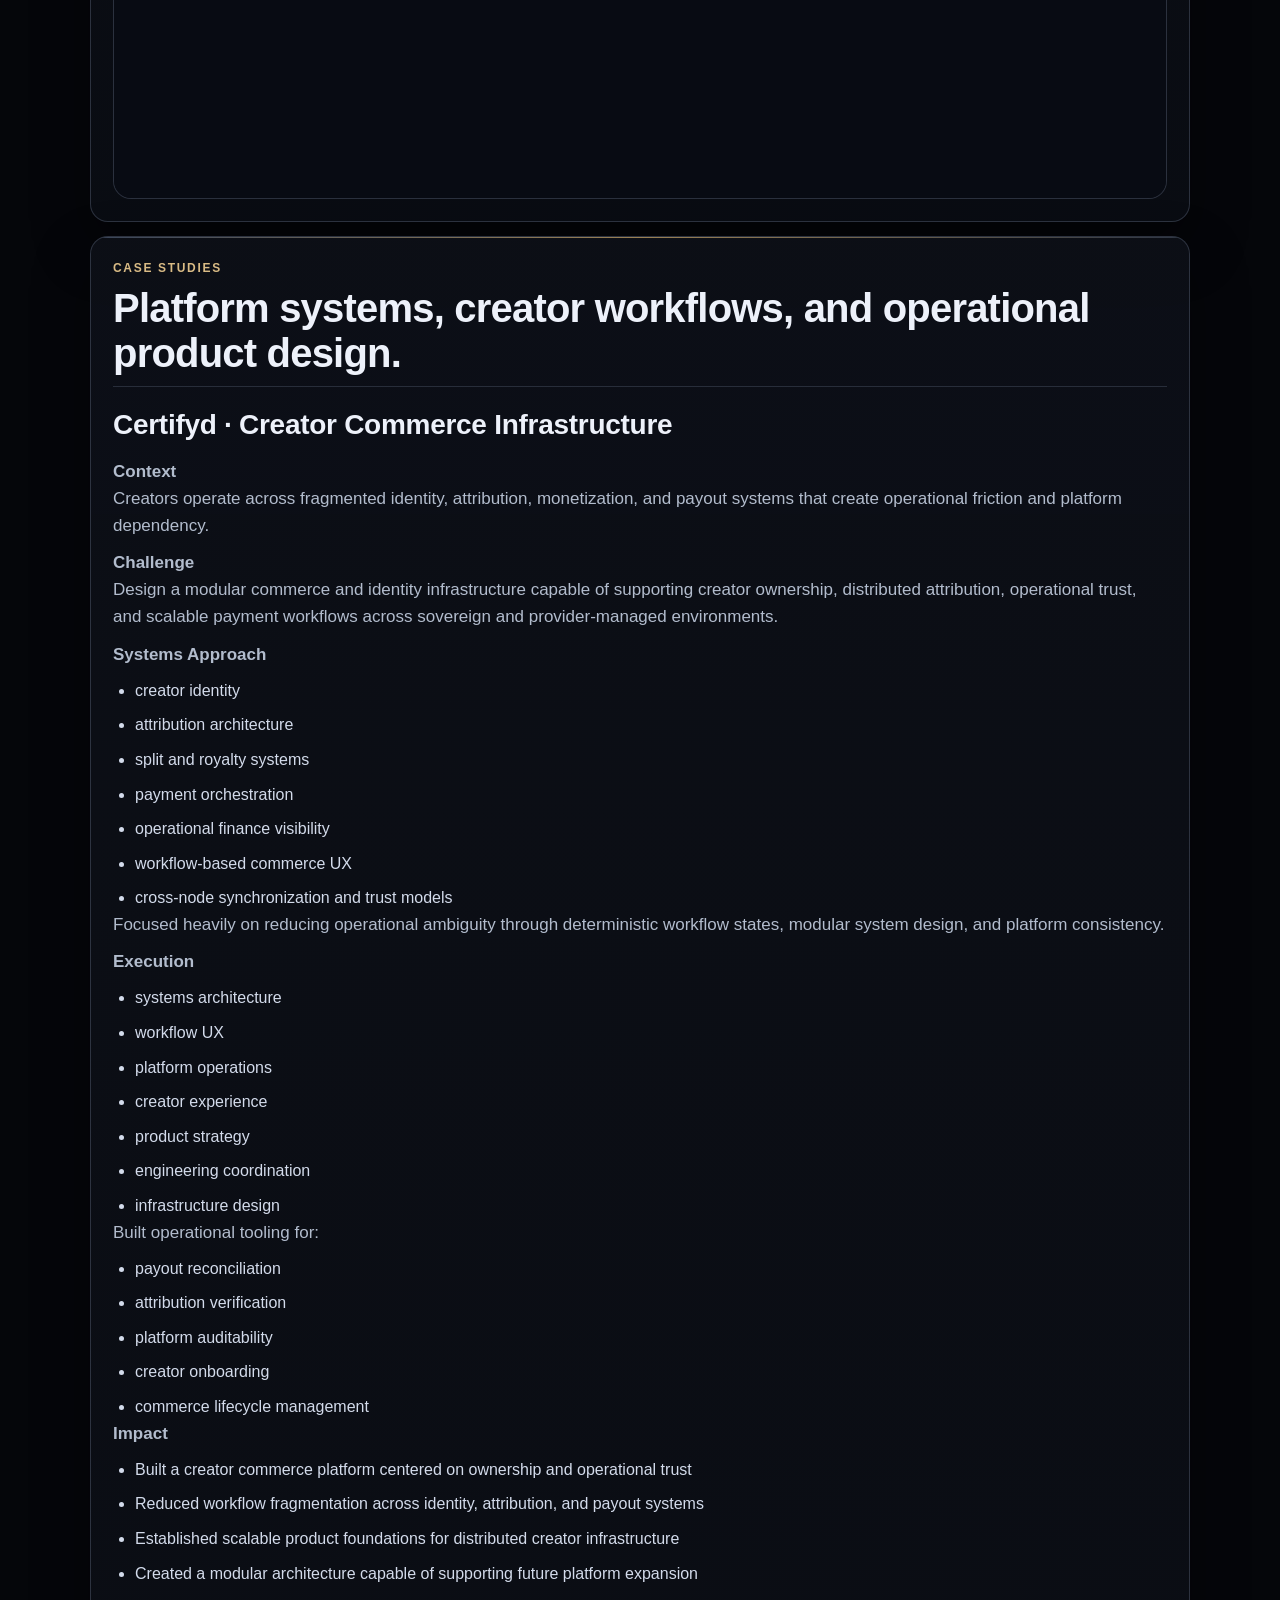
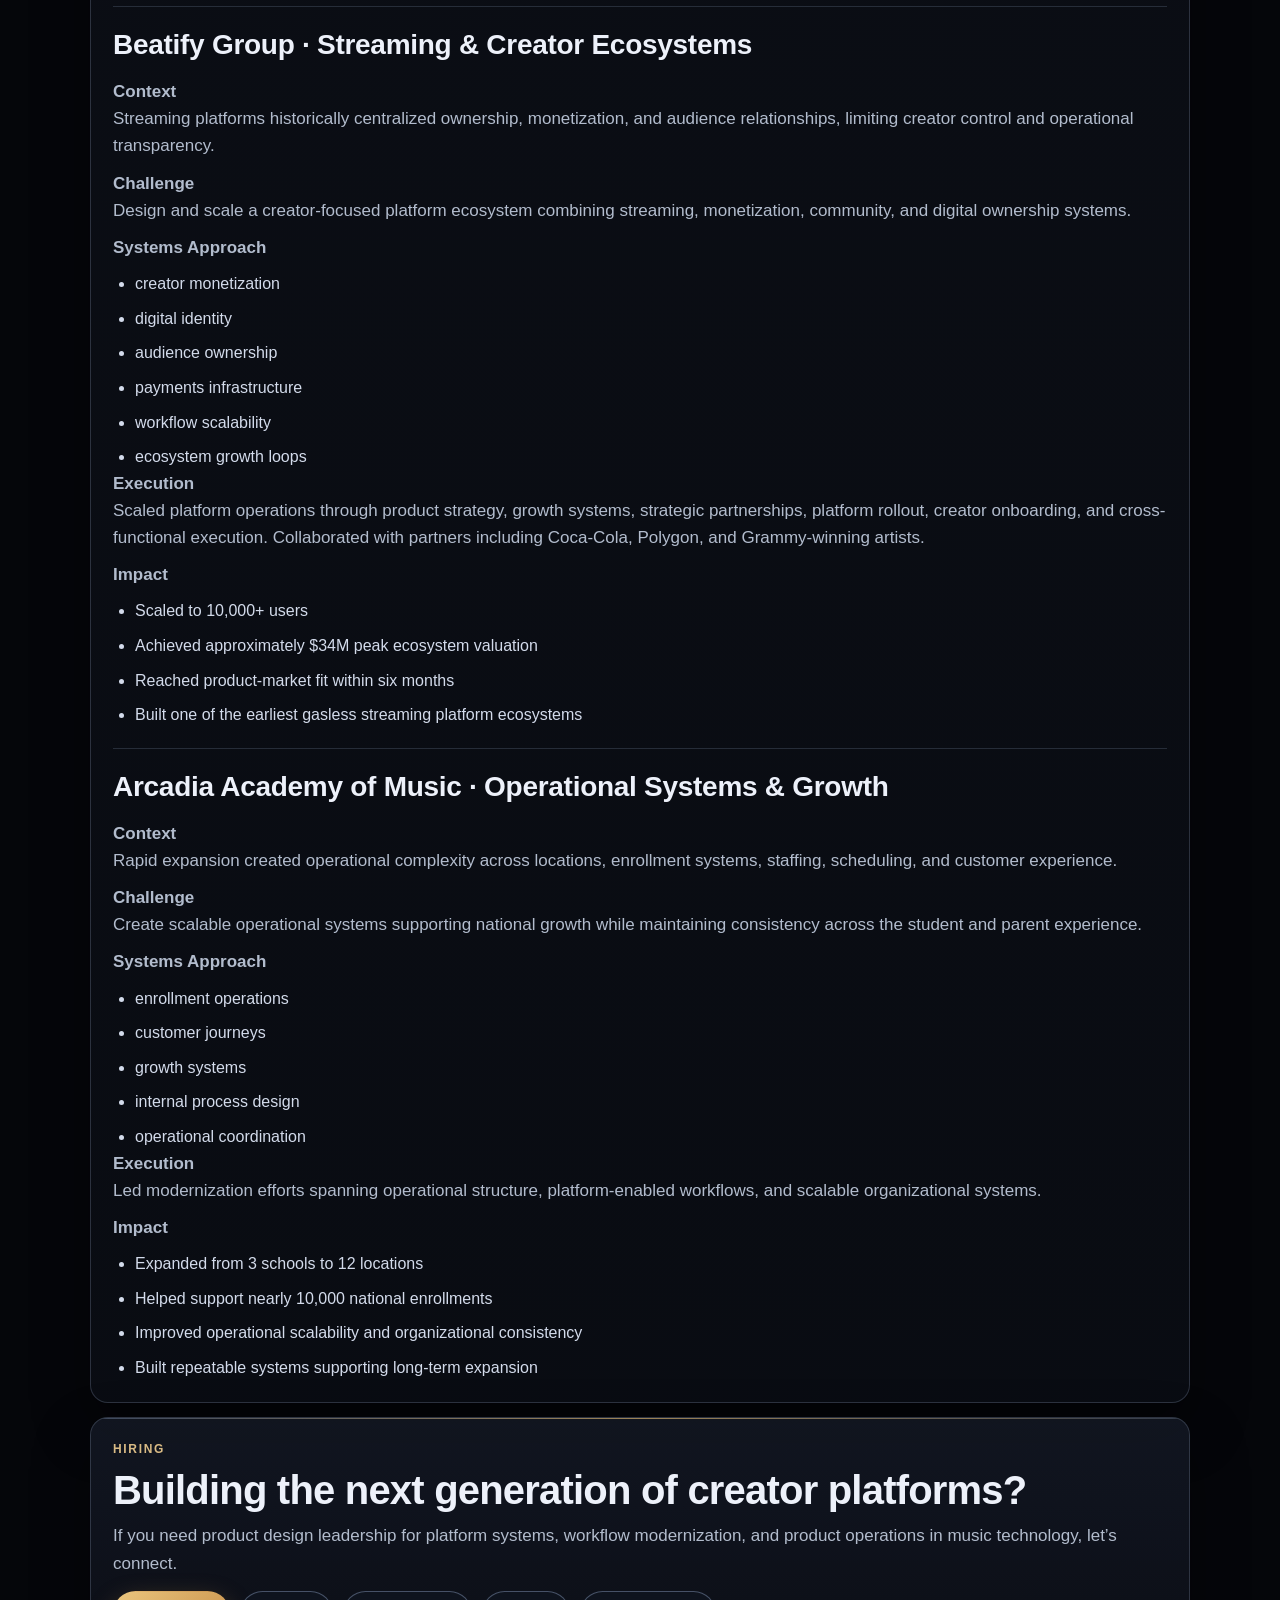
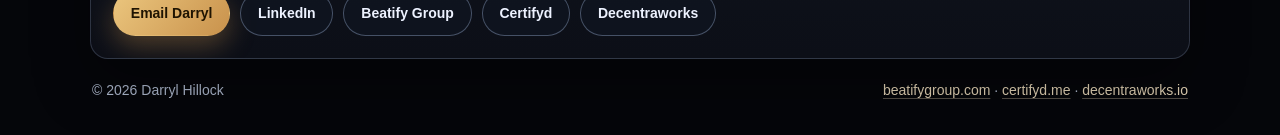
==== commit 19745840: "feat(site): add detailed platform case studies and mobile hero photo" ====
--- a/index.html
+++ b/index.html
@@ -193,16 +193,96 @@
         </div>
       </section>
 
-      <section class="card">
-        <p class="eyebrow">Case Study Format</p>
-        <h2>Recommended product case study structure</h2>
-        <ol class="wins">
-          <li><strong>Context:</strong> platform constraint and business objective</li>
-          <li><strong>System map:</strong> workflow architecture and dependencies</li>
-          <li><strong>Design moves:</strong> interaction architecture and operating model changes</li>
-          <li><strong>Execution:</strong> cross-functional rollout and adoption</li>
-          <li><strong>Impact:</strong> product, operational, and growth outcomes</li>
-        </ol>
+      <section class="card case-studies">
+        <p class="eyebrow">Case Studies</p>
+        <h2>Platform systems, creator workflows, and operational product design.</h2>
+
+        <article class="case-block">
+          <h3>Certifyd · Creator Commerce Infrastructure</h3>
+          <p><strong>Context</strong><br />Creators operate across fragmented identity, attribution, monetization, and payout systems that create operational friction and platform dependency.</p>
+          <p><strong>Challenge</strong><br />Design a modular commerce and identity infrastructure capable of supporting creator ownership, distributed attribution, operational trust, and scalable payment workflows across sovereign and provider-managed environments.</p>
+          <p><strong>Systems Approach</strong></p>
+          <ul class="wins">
+            <li>creator identity</li>
+            <li>attribution architecture</li>
+            <li>split and royalty systems</li>
+            <li>payment orchestration</li>
+            <li>operational finance visibility</li>
+            <li>workflow-based commerce UX</li>
+            <li>cross-node synchronization and trust models</li>
+          </ul>
+          <p>Focused heavily on reducing operational ambiguity through deterministic workflow states, modular system design, and platform consistency.</p>
+          <p><strong>Execution</strong></p>
+          <ul class="wins">
+            <li>systems architecture</li>
+            <li>workflow UX</li>
+            <li>platform operations</li>
+            <li>creator experience</li>
+            <li>product strategy</li>
+            <li>engineering coordination</li>
+            <li>infrastructure design</li>
+          </ul>
+          <p>Built operational tooling for:</p>
+          <ul class="wins">
+            <li>payout reconciliation</li>
+            <li>attribution verification</li>
+            <li>platform auditability</li>
+            <li>creator onboarding</li>
+            <li>commerce lifecycle management</li>
+          </ul>
+          <p><strong>Impact</strong></p>
+          <ul class="wins">
+            <li>Built a creator commerce platform centered on ownership and operational trust</li>
+            <li>Reduced workflow fragmentation across identity, attribution, and payout systems</li>
+            <li>Established scalable product foundations for distributed creator infrastructure</li>
+            <li>Created a modular architecture capable of supporting future platform expansion</li>
+          </ul>
+        </article>
+
+        <article class="case-block">
+          <h3>Beatify Group · Streaming & Creator Ecosystems</h3>
+          <p><strong>Context</strong><br />Streaming platforms historically centralized ownership, monetization, and audience relationships, limiting creator control and operational transparency.</p>
+          <p><strong>Challenge</strong><br />Design and scale a creator-focused platform ecosystem combining streaming, monetization, community, and digital ownership systems.</p>
+          <p><strong>Systems Approach</strong></p>
+          <ul class="wins">
+            <li>creator monetization</li>
+            <li>digital identity</li>
+            <li>audience ownership</li>
+            <li>payments infrastructure</li>
+            <li>workflow scalability</li>
+            <li>ecosystem growth loops</li>
+          </ul>
+          <p><strong>Execution</strong><br />Scaled platform operations through product strategy, growth systems, strategic partnerships, platform rollout, creator onboarding, and cross-functional execution. Collaborated with partners including Coca-Cola, Polygon, and Grammy-winning artists.</p>
+          <p><strong>Impact</strong></p>
+          <ul class="wins">
+            <li>Scaled to 10,000+ users</li>
+            <li>Achieved approximately $34M peak ecosystem valuation</li>
+            <li>Reached product-market fit within six months</li>
+            <li>Built one of the earliest gasless streaming platform ecosystems</li>
+          </ul>
+        </article>
+
+        <article class="case-block">
+          <h3>Arcadia Academy of Music · Operational Systems & Growth</h3>
+          <p><strong>Context</strong><br />Rapid expansion created operational complexity across locations, enrollment systems, staffing, scheduling, and customer experience.</p>
+          <p><strong>Challenge</strong><br />Create scalable operational systems supporting national growth while maintaining consistency across the student and parent experience.</p>
+          <p><strong>Systems Approach</strong></p>
+          <ul class="wins">
+            <li>enrollment operations</li>
+            <li>customer journeys</li>
+            <li>growth systems</li>
+            <li>internal process design</li>
+            <li>operational coordination</li>
+          </ul>
+          <p><strong>Execution</strong><br />Led modernization efforts spanning operational structure, platform-enabled workflows, and scalable organizational systems.</p>
+          <p><strong>Impact</strong></p>
+          <ul class="wins">
+            <li>Expanded from 3 schools to 12 locations</li>
+            <li>Helped support nearly 10,000 national enrollments</li>
+            <li>Improved operational scalability and organizational consistency</li>
+            <li>Built repeatable systems supporting long-term expansion</li>
+          </ul>
+        </article>
       </section>
 
       <section id="contact" class="card cta">
--- a/styles.css
+++ b/styles.css
@@ -113,21 +113,22 @@
 
 .hero {
   display: grid;
-  grid-template-columns: minmax(0, 1fr) 320px;
-  gap: 20px;
+  grid-template-columns: minmax(0, 1fr) 260px;
+  gap: 26px;
   align-items: center;
 }
 
 .hero h1 {
   margin: 0;
-  font-size: clamp(34px, 5vw, 56px);
-  line-height: 1.05;
+  font-size: clamp(32px, 4.3vw, 64px);
+  line-height: 1.08;
   letter-spacing: -0.03em;
   text-wrap: balance;
+  max-width: 16ch;
 }
 
 .hero .meta {
-  max-width: 65ch;
+  max-width: 58ch;
 }
 
 .hero-media {
@@ -137,7 +138,7 @@
 
 .hero-photo {
   width: 100%;
-  max-width: 320px;
+  max-width: 260px;
   aspect-ratio: 4 / 5;
   object-fit: cover;
   object-position: 50% 24%;
@@ -325,6 +326,21 @@
   font-size: 16px;
 }
 
+.case-studies .case-block {
+  margin-top: 20px;
+  padding-top: 16px;
+  border-top: 1px solid rgba(122, 136, 162, 0.26);
+}
+
+.case-studies .case-block:first-of-type {
+  margin-top: 8px;
+}
+
+.case-studies h3 {
+  font-size: clamp(20px, 2.6vw, 28px);
+  margin-bottom: 10px;
+}
+
 .cta {
   background: linear-gradient(180deg, rgba(19, 24, 35, 0.88), rgba(13, 16, 25, 0.92));
 }
@@ -353,6 +369,22 @@
   .hero-photo { max-width: 360px; }
   .metrics { grid-template-columns: repeat(2, minmax(0, 1fr)); }
   .work-grid { grid-template-columns: 1fr; }
+}
+
+@media (max-width: 1180px) {
+  .hero {
+    grid-template-columns: 1fr;
+    gap: 16px;
+  }
+
+  .hero-media {
+    display: flex;
+    justify-content: flex-start;
+  }
+
+  .hero-photo {
+    max-width: 300px;
+  }
 }
 
 @media (max-width: 780px) {
@@ -365,6 +397,8 @@
   .metrics { grid-template-columns: 1fr; }
   h2 { font-size: clamp(24px, 6vw, 34px); }
   p { font-size: 16px; }
+  .hero-media { justify-content: center; }
+  .hero-photo { max-width: min(100%, 320px); }
   .feature-head { flex-direction: column; align-items: flex-start; }
   .embed-wrap iframe {
     height: min(86vh, 960px);
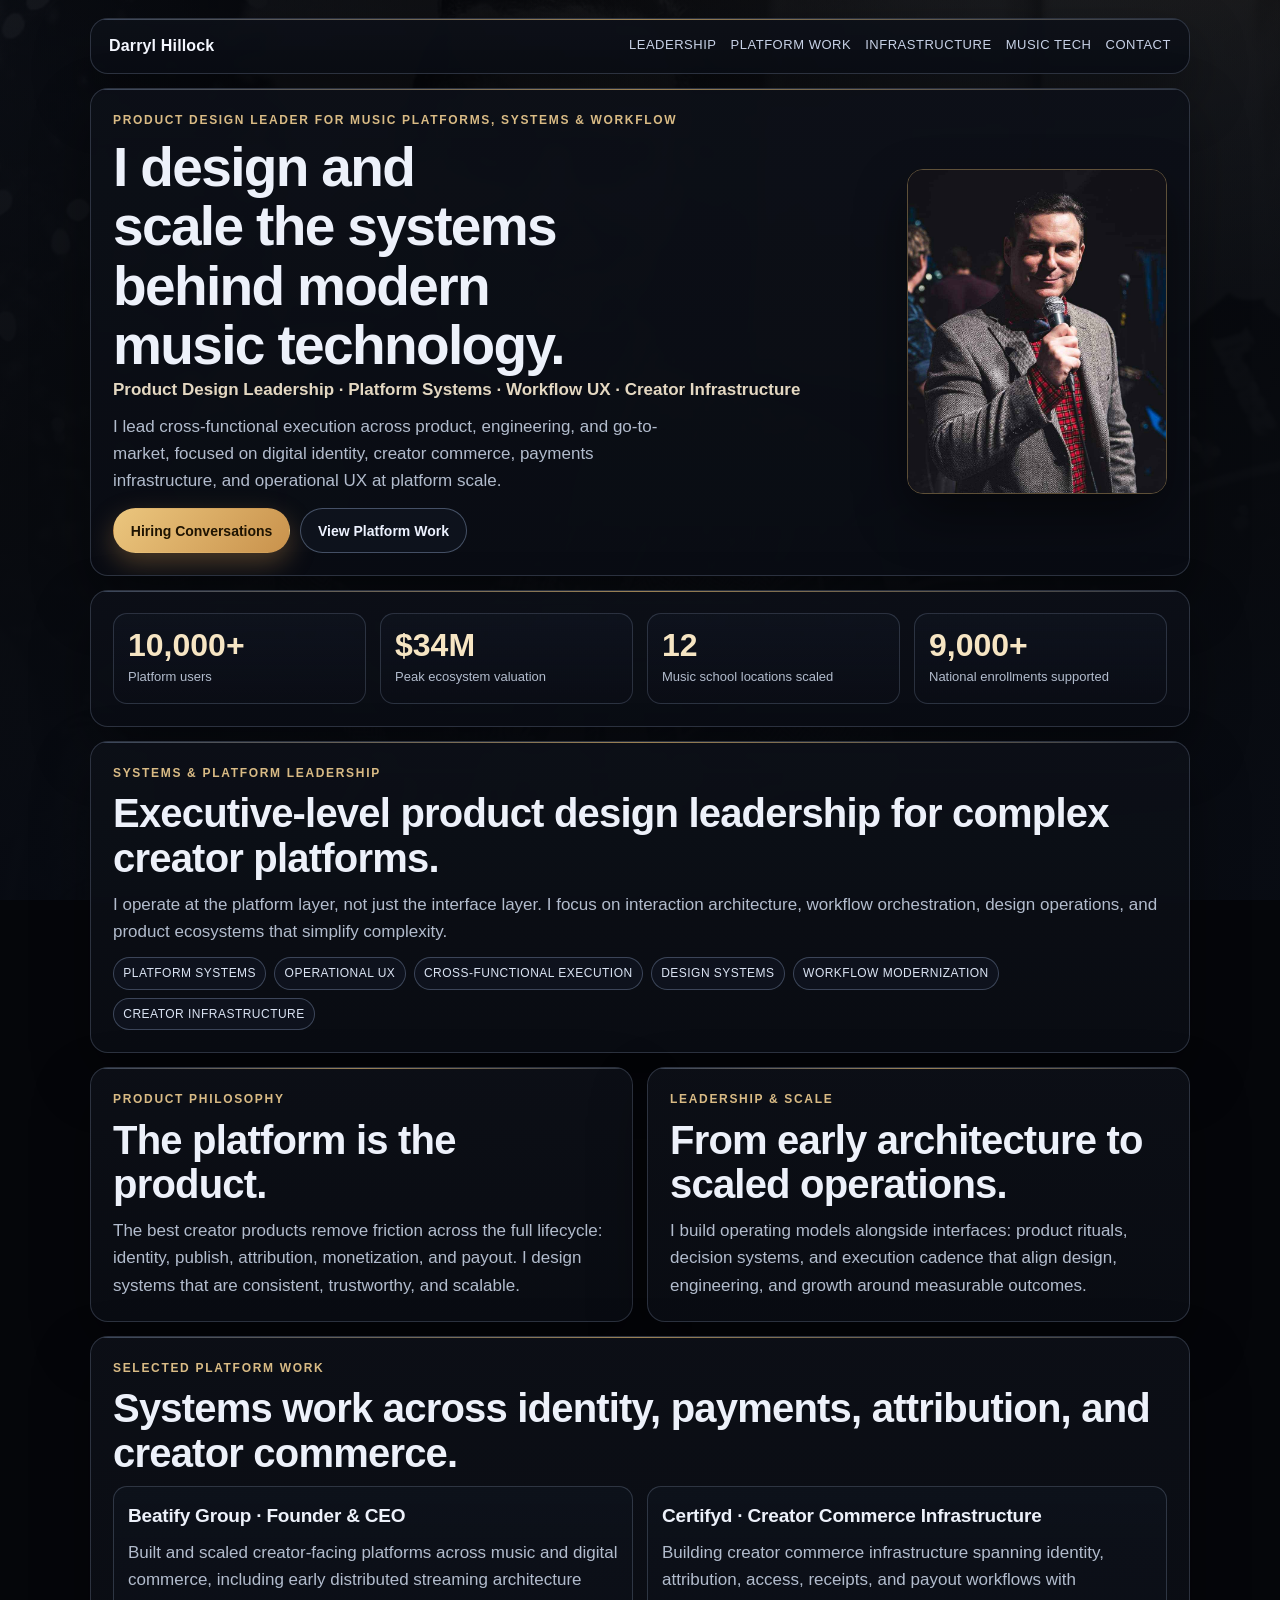
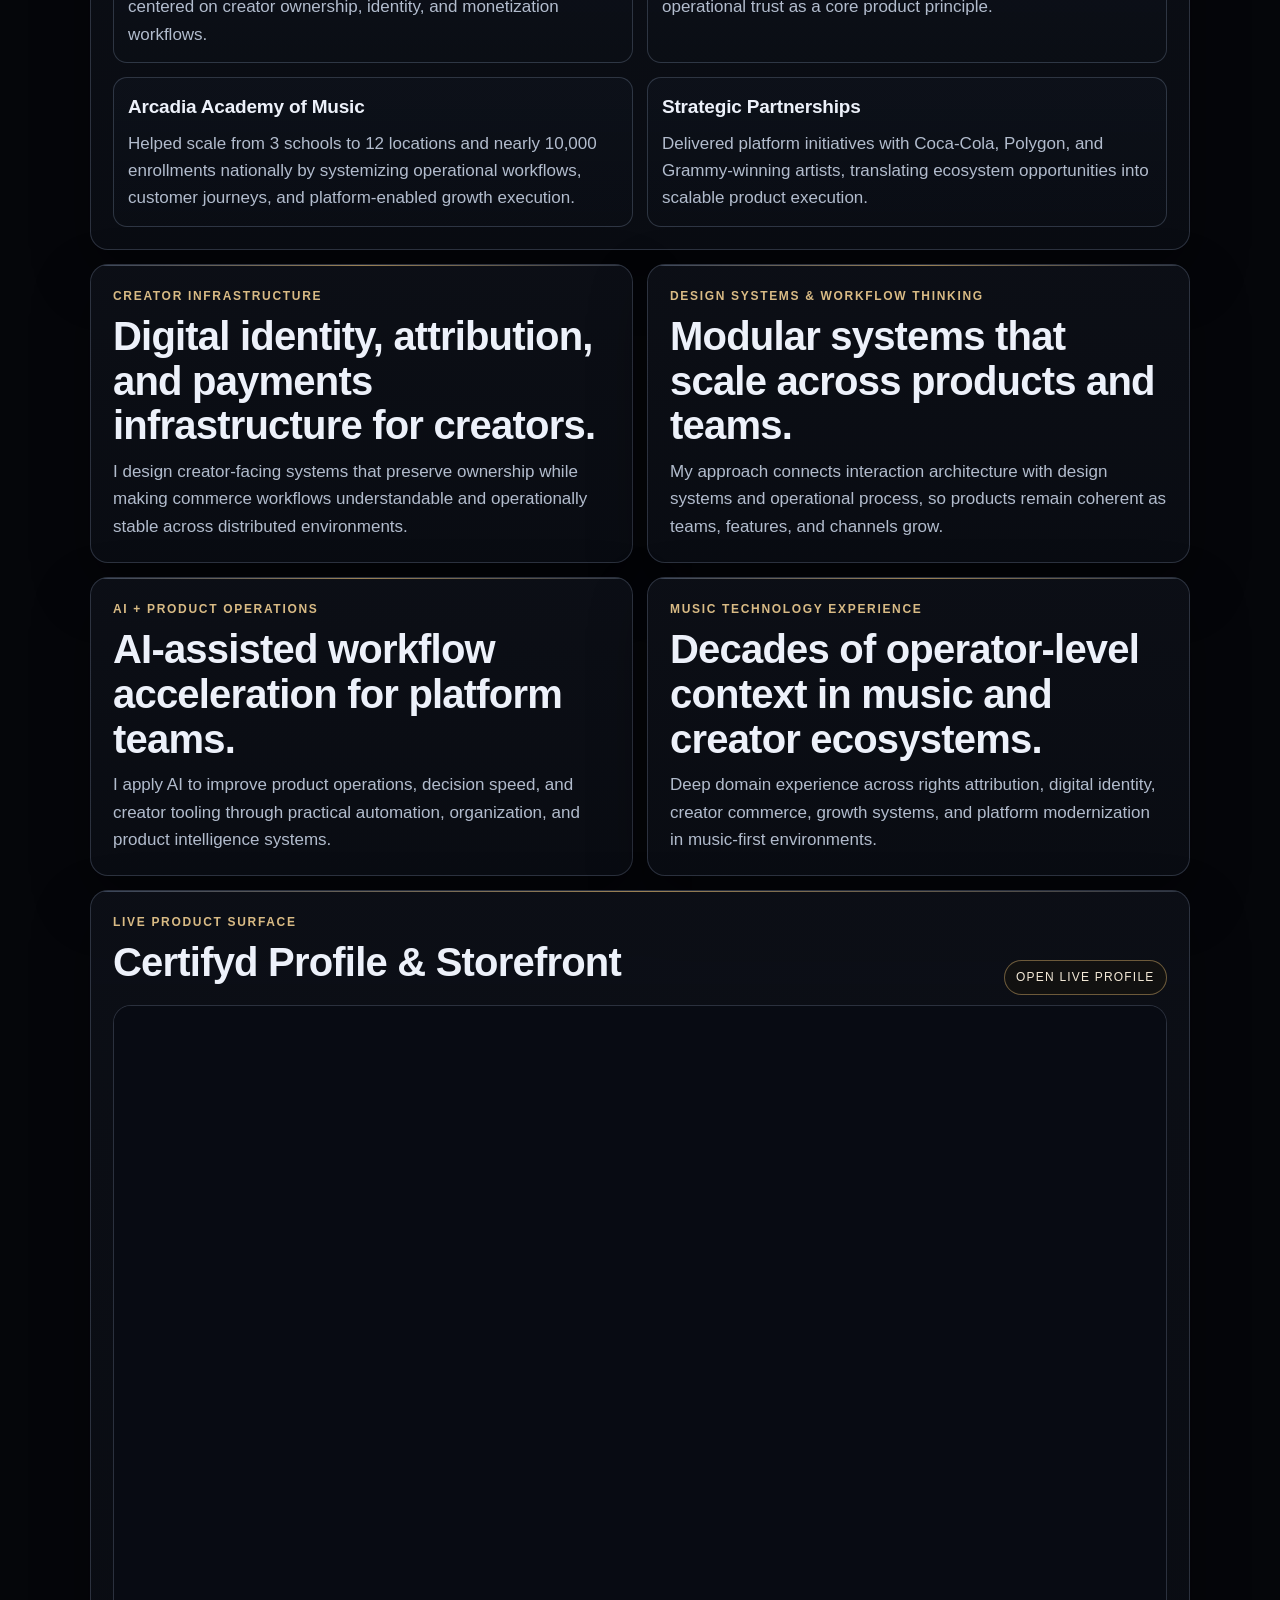
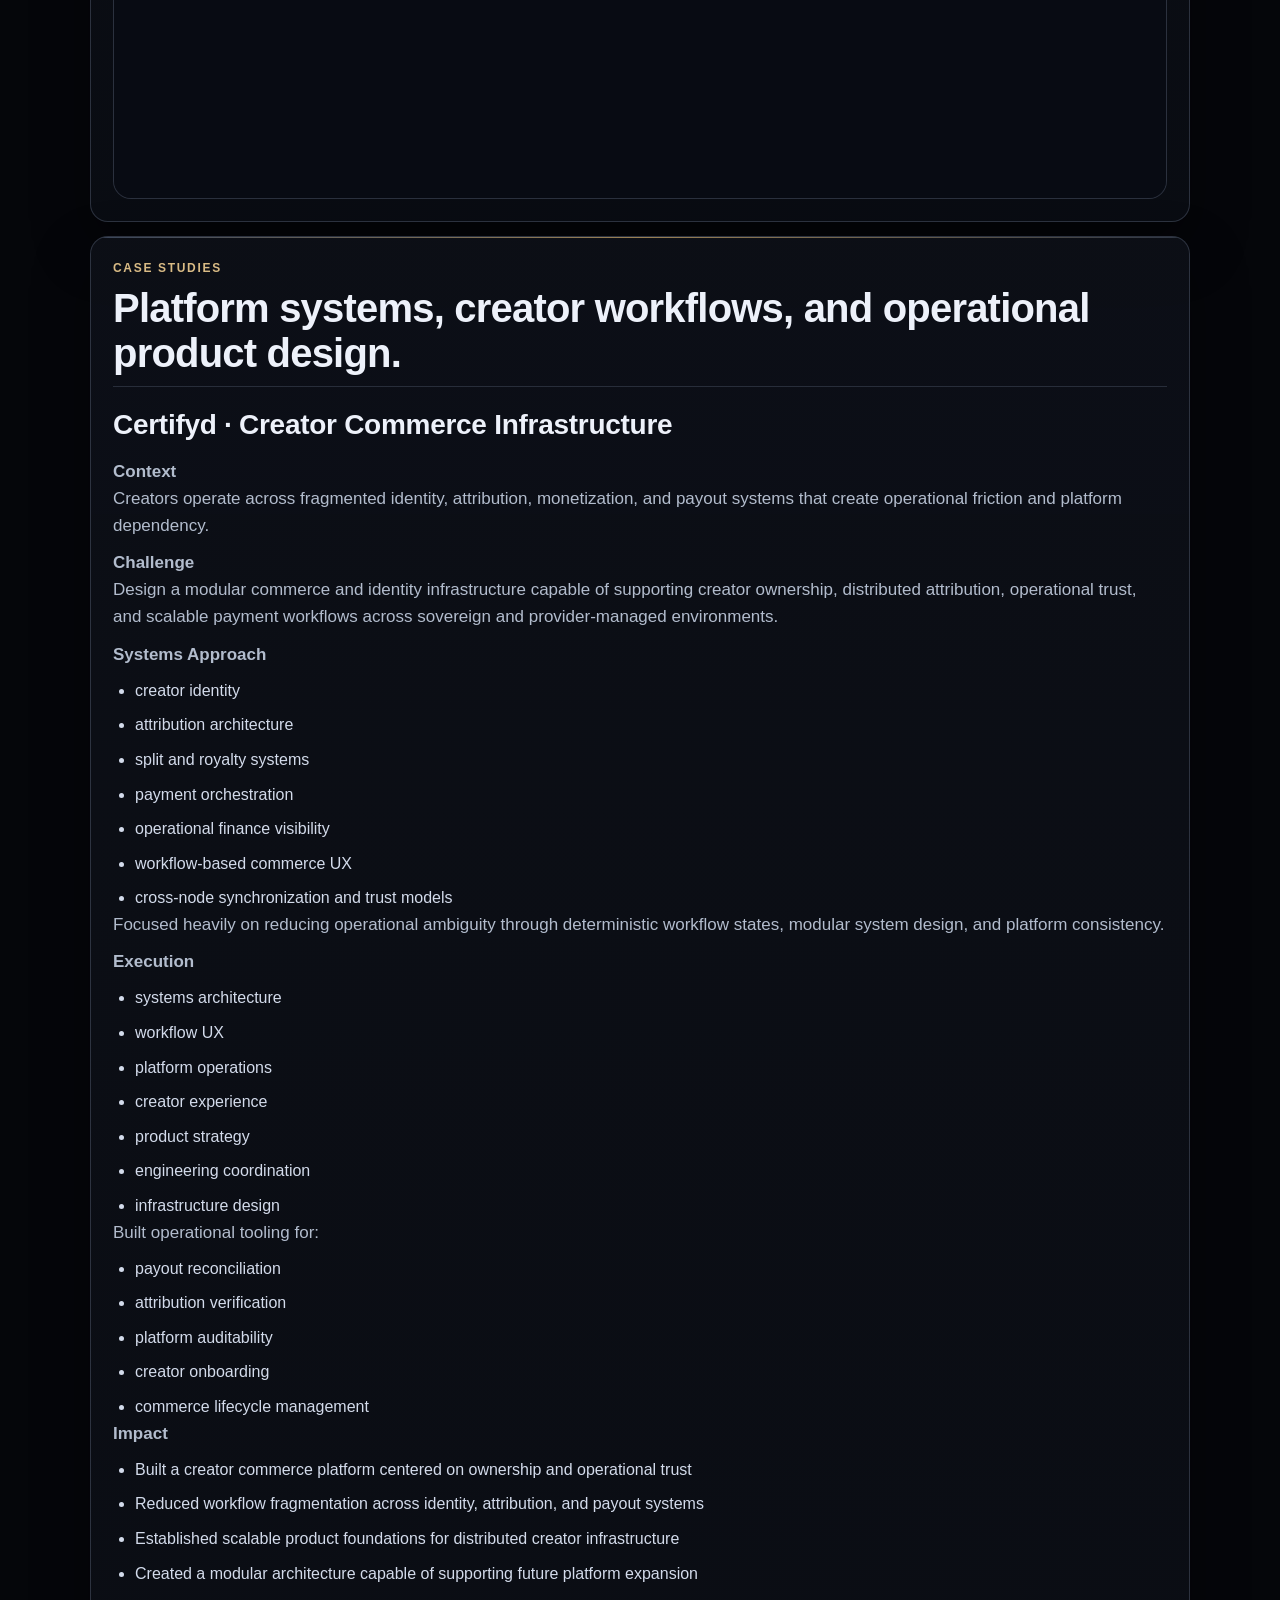
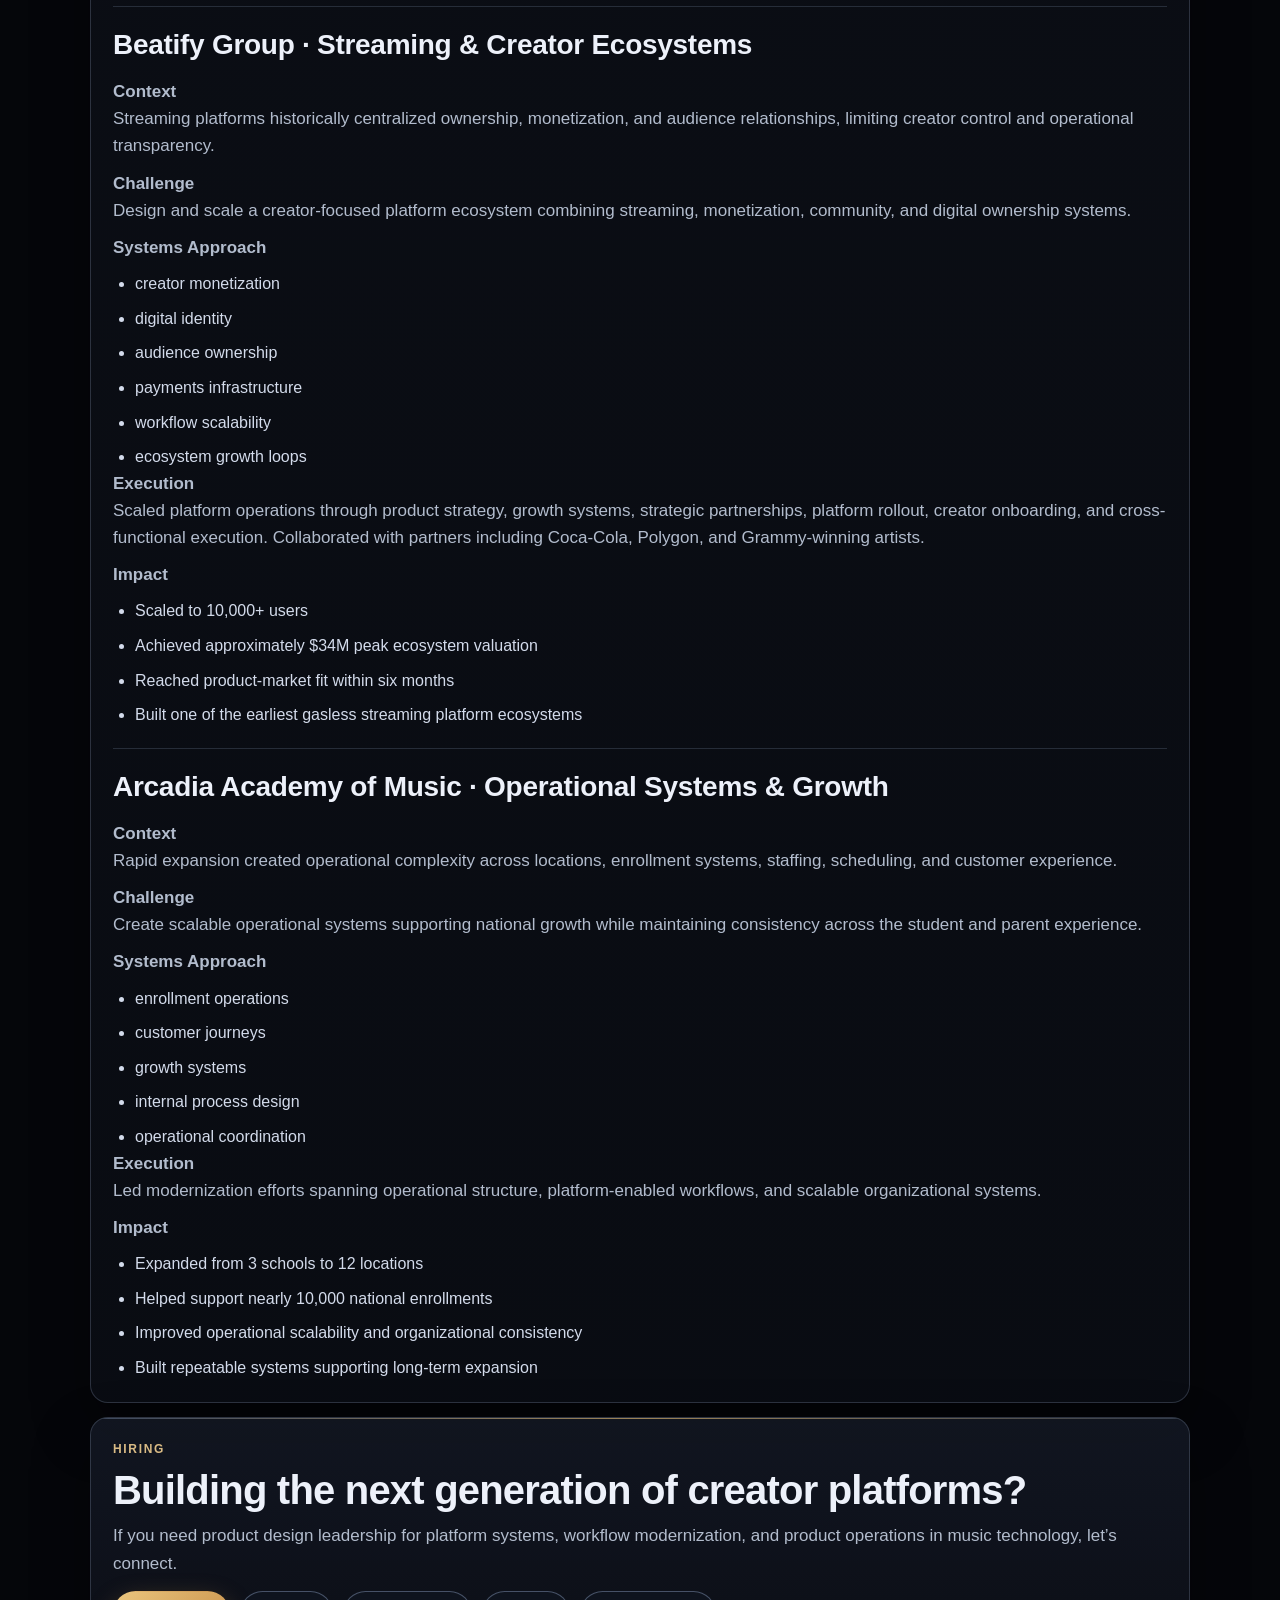
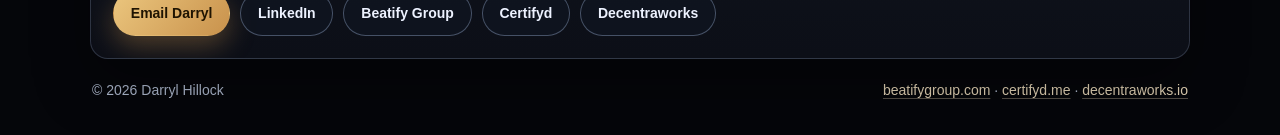
==== commit b5be8aa9: "perf: optimize live profile iframe loading on static sites" ====
--- a/index.html
+++ b/index.html
@@ -185,7 +185,9 @@
         <div class="embed-wrap">
           <iframe
             title="Certifyd profile and storefront"
-            loading="lazy"
+            loading="eager"
+            width="1200"
+            height="1080"
             src="https://certifyd.darrylhillock.com/u/darryl-hillock"
             allow="autoplay; encrypted-media; fullscreen"
             referrerpolicy="no-referrer-when-downgrade"
--- a/styles.css
+++ b/styles.css
@@ -298,6 +298,7 @@
 }
 
 .embed-wrap {
+  position: relative;
   border: 1px solid var(--line);
   border-radius: 18px;
   overflow: hidden;
@@ -305,7 +306,28 @@
   box-shadow: inset 0 0 0 1px rgba(255, 255, 255, 0.04);
 }
 
+.embed-wrap::before {
+  content: "";
+  position: absolute;
+  inset: 0;
+  z-index: 0;
+  pointer-events: none;
+  background:
+    linear-gradient(110deg, rgba(255, 255, 255, 0.03) 8%, rgba(209, 172, 106, 0.16) 18%, rgba(255, 255, 255, 0.03) 33%),
+    radial-gradient(circle at 22% 20%, rgba(209, 172, 106, 0.18), transparent 34%),
+    linear-gradient(160deg, #080b13, #111827);
+  background-size: 220% 100%, 100% 100%, 100% 100%;
+  animation: embedSkeletonSweep 1.8s ease-in-out infinite;
+}
+
+@keyframes embedSkeletonSweep {
+  0% { background-position: 120% 0, 0 0, 0 0; }
+  100% { background-position: -120% 0, 0 0, 0 0; }
+}
+
 .embed-wrap iframe {
+  position: relative;
+  z-index: 1;
   width: 100%;
   border: 0;
   display: block;
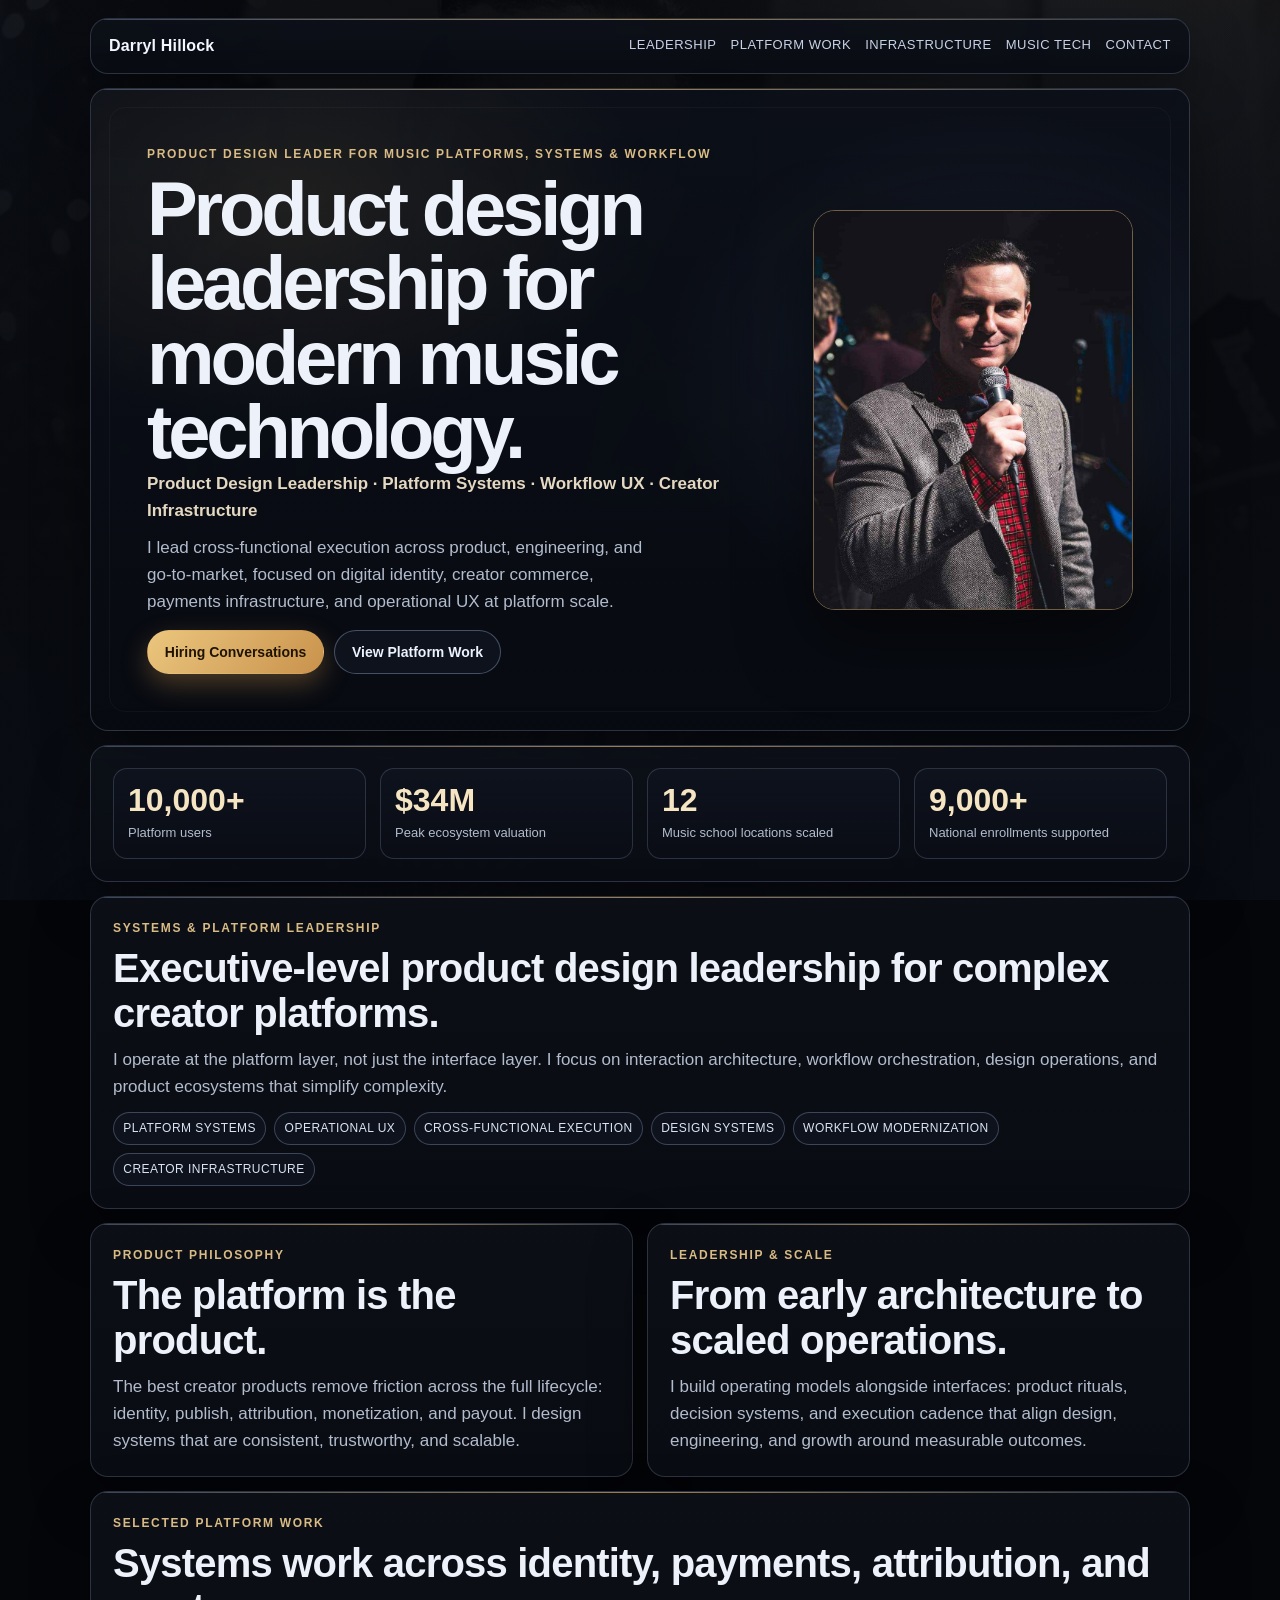
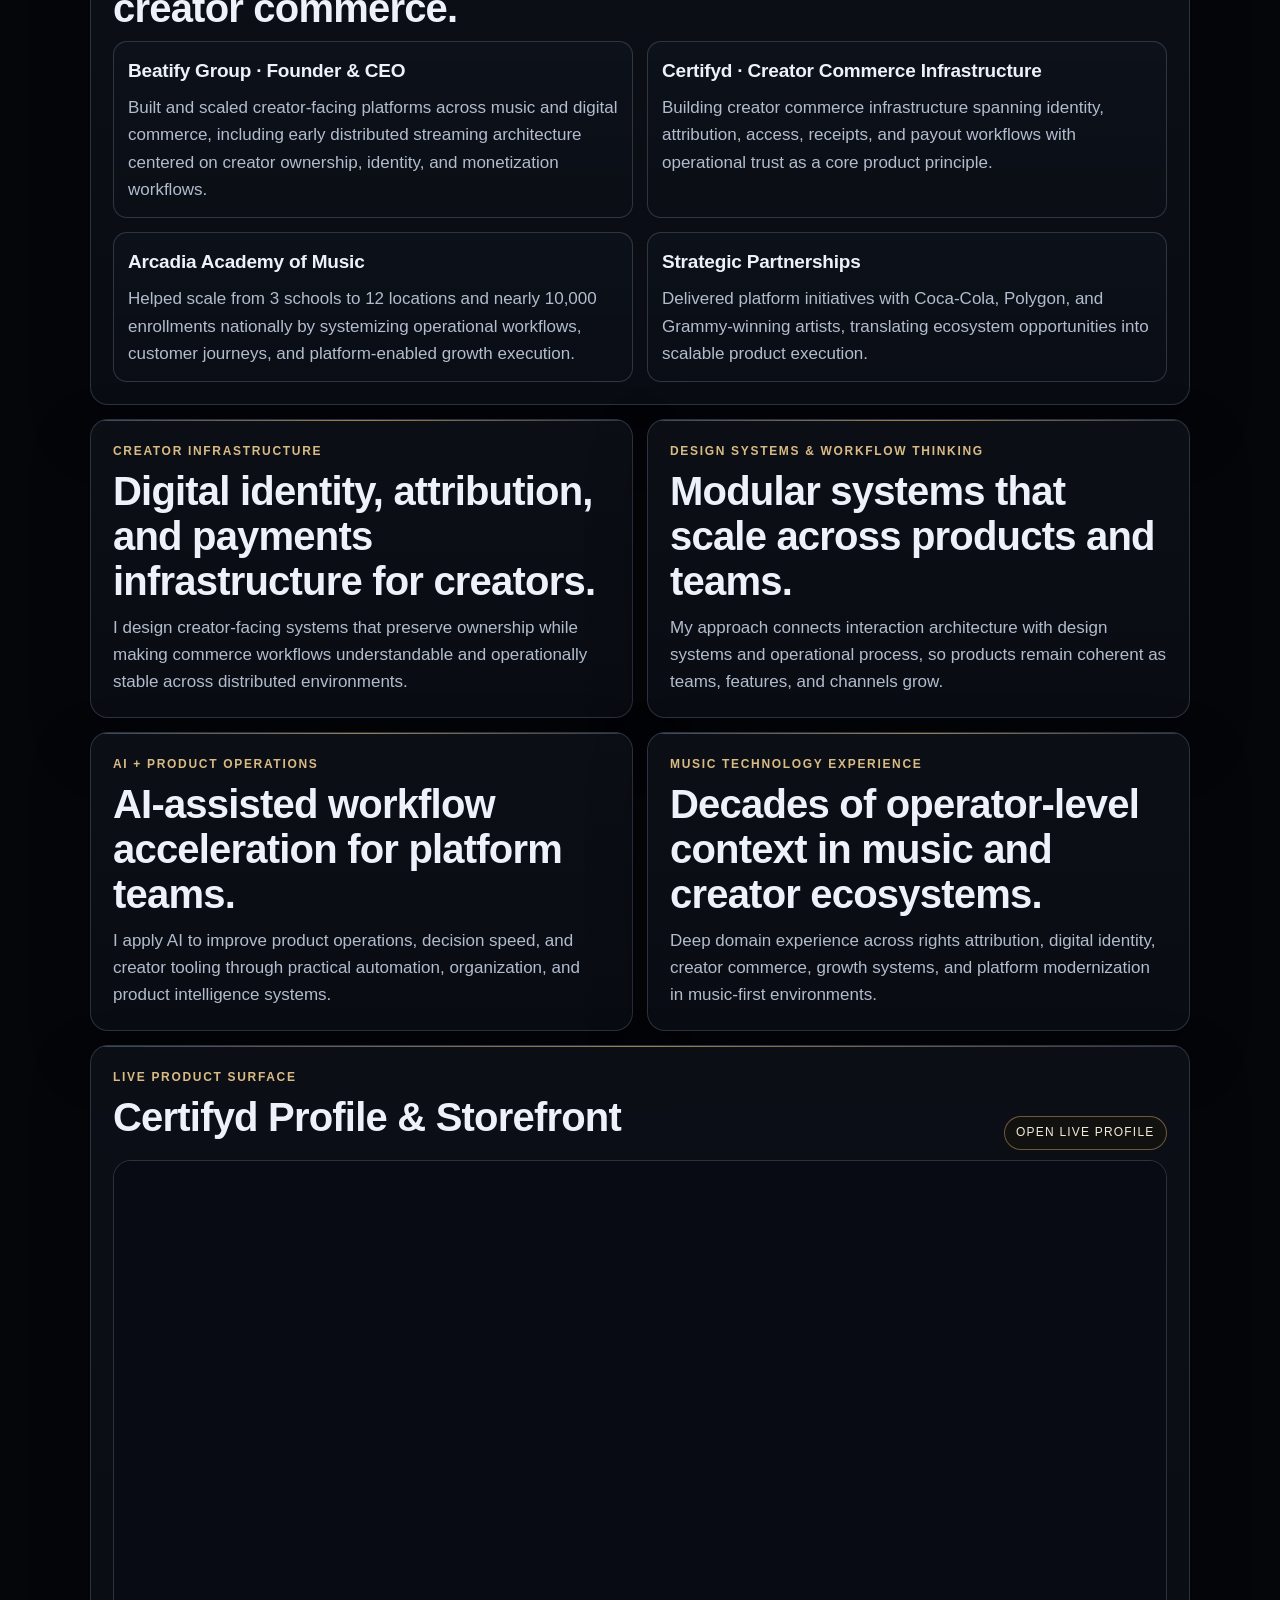
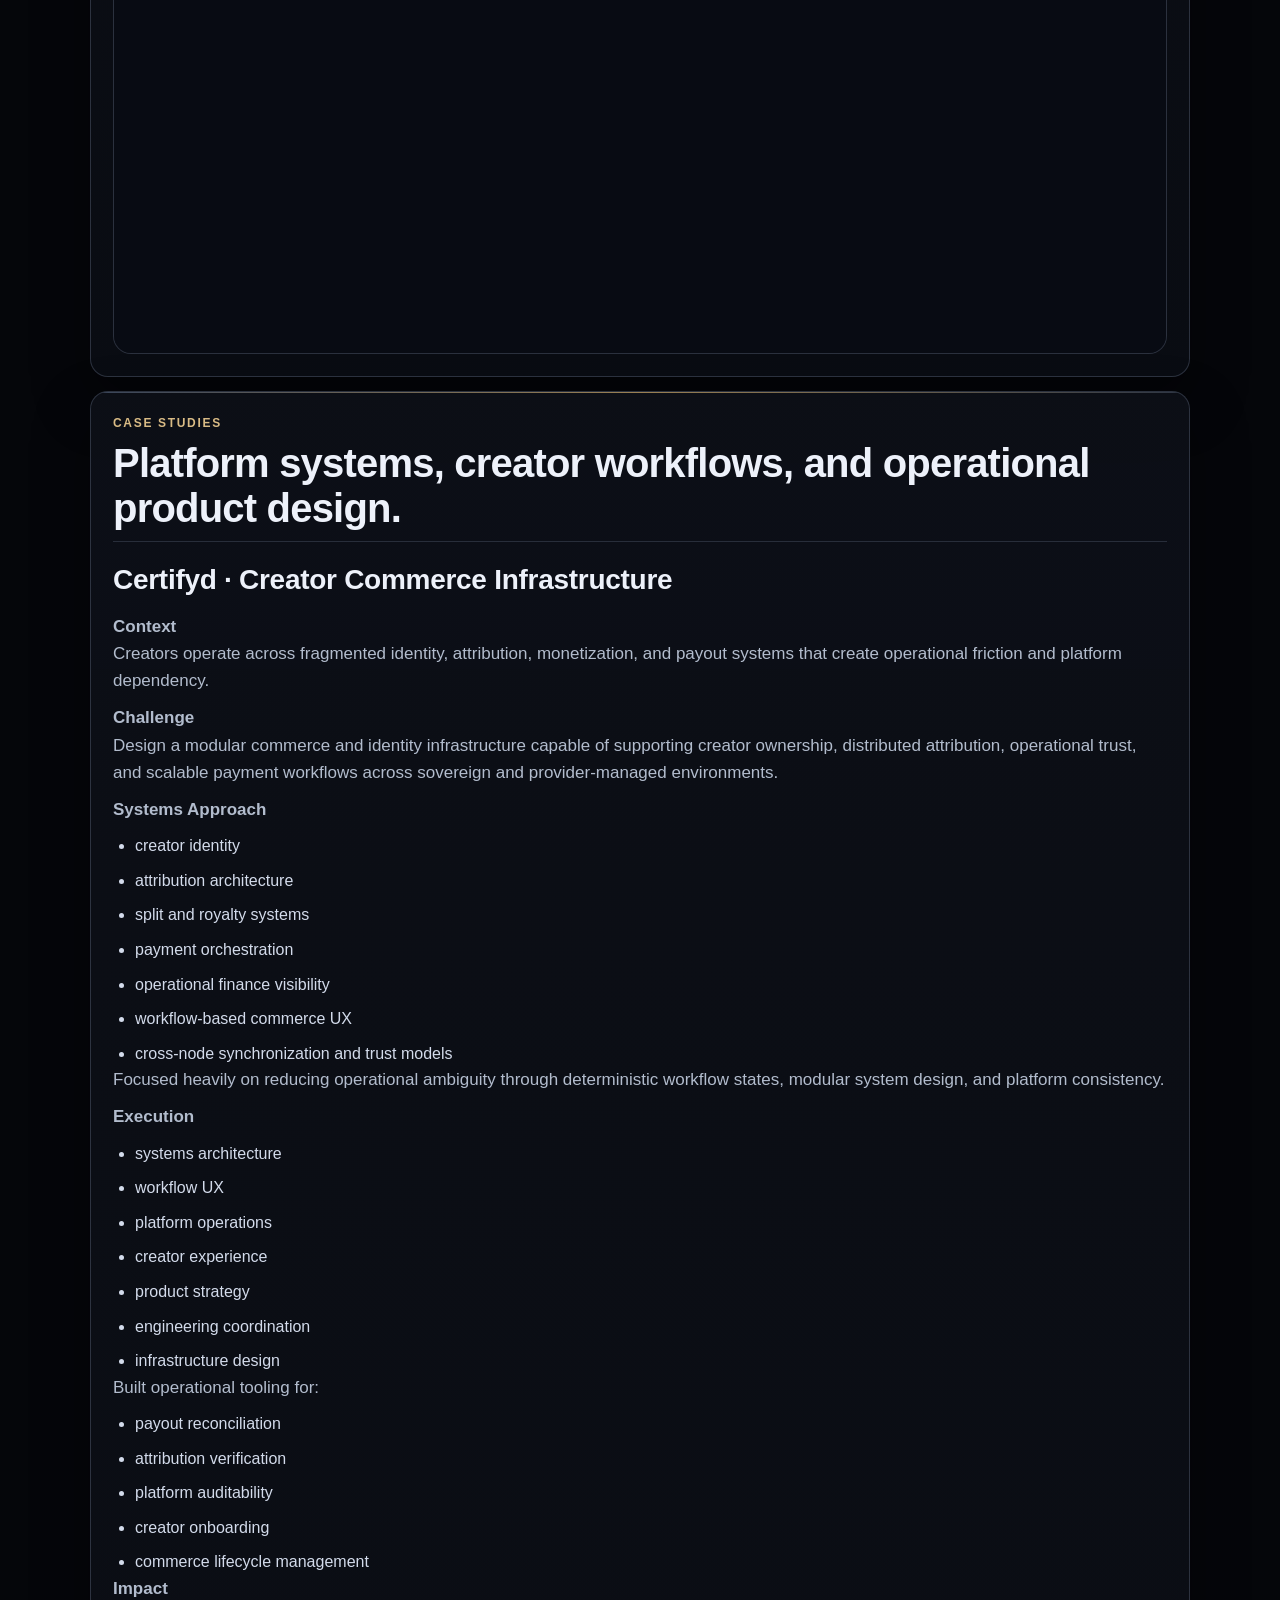
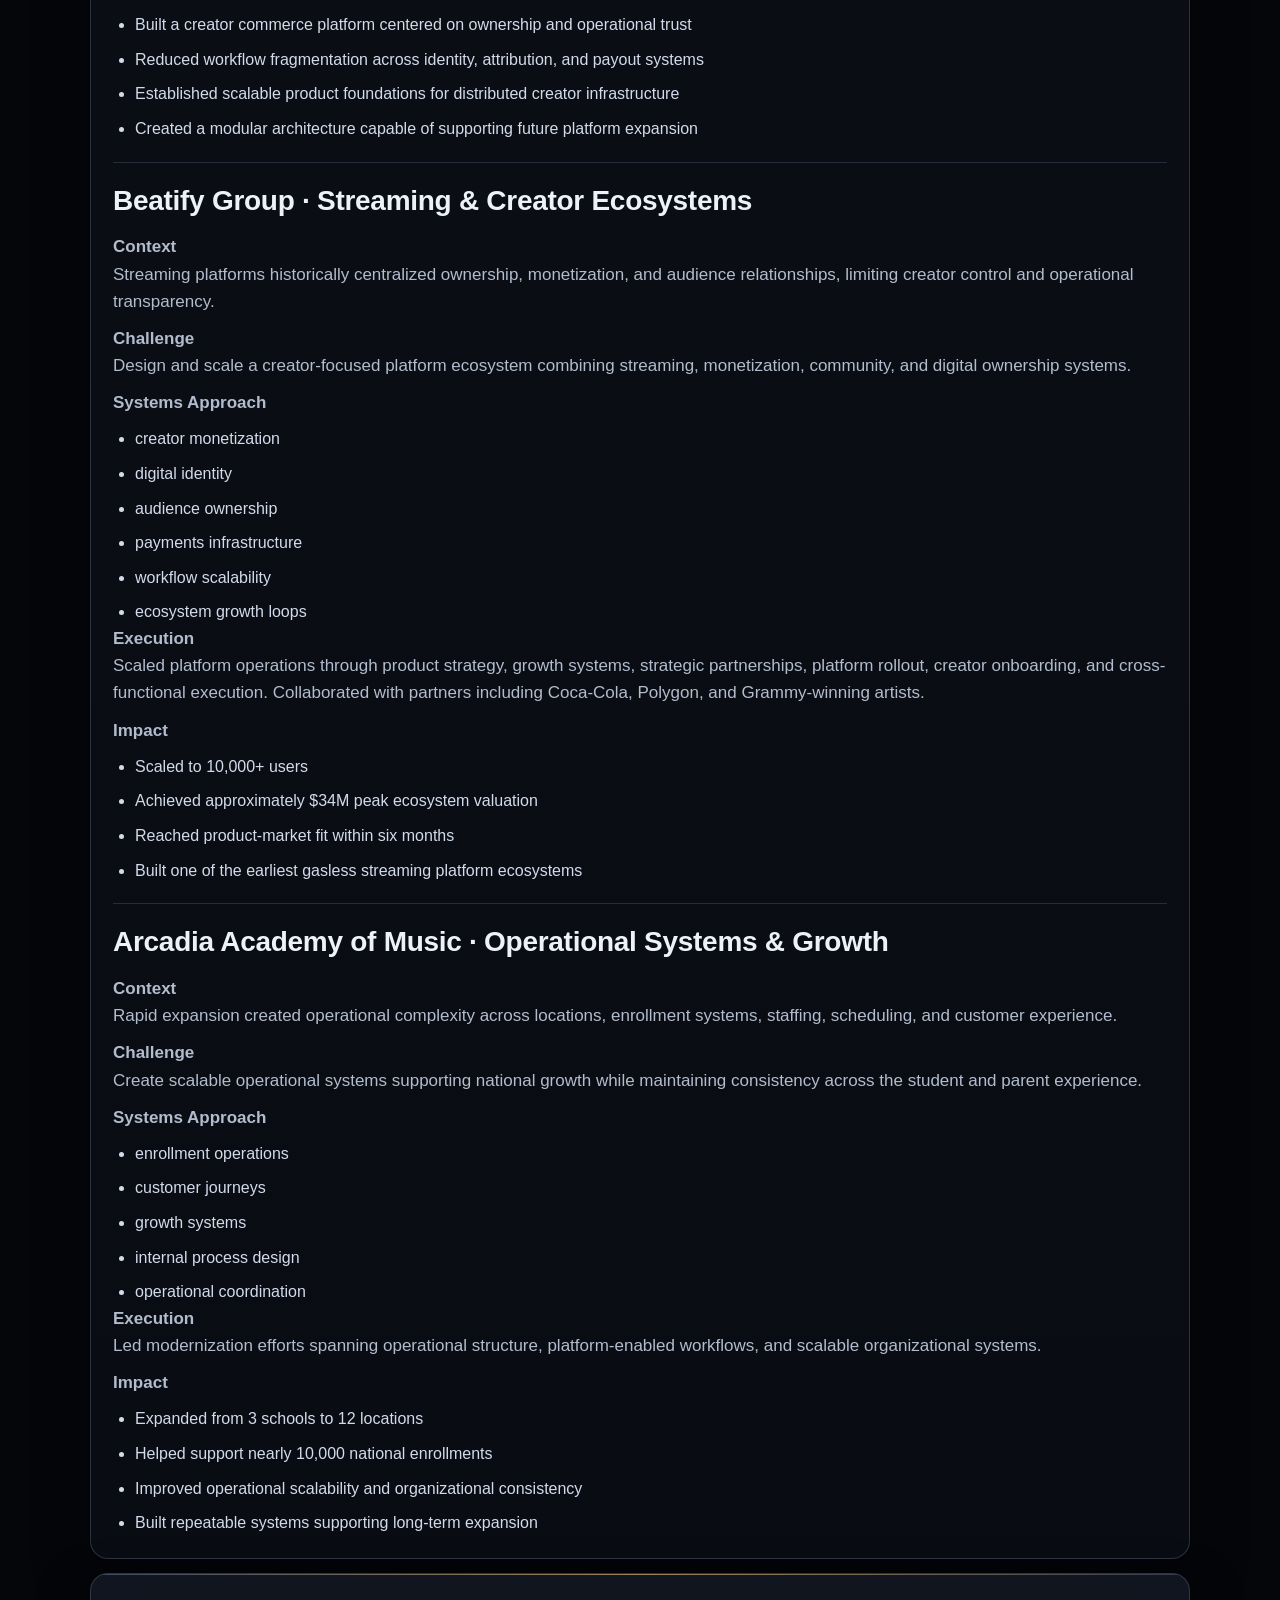
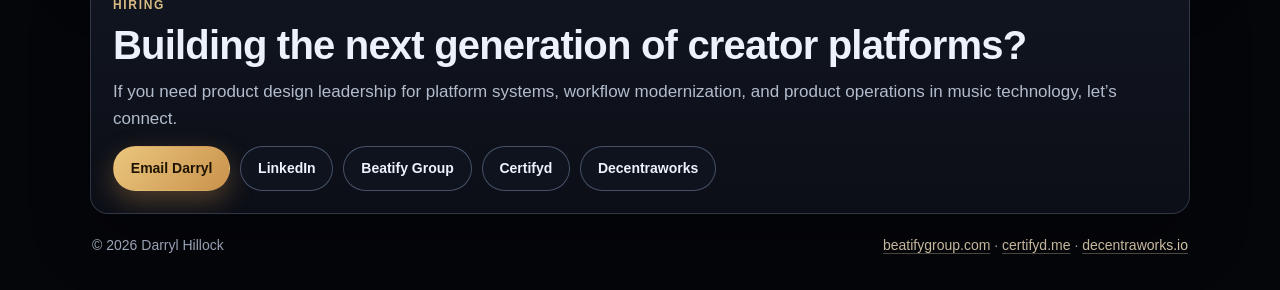
==== commit 4228ef97: "Refine homepage hero presentation" ====
--- a/index.html
+++ b/index.html
@@ -39,7 +39,7 @@
       <section id="top" class="hero card">
         <div class="hero-copy">
           <p class="eyebrow">Product Design Leader for Music Platforms, Systems & Workflow</p>
-          <h1>I design and scale the systems behind modern music technology.</h1>
+          <h1>Product design leadership for modern music technology.</h1>
           <p class="subtitle">
             Product Design Leadership · Platform Systems · Workflow UX · Creator Infrastructure
           </p>
--- a/styles.css
+++ b/styles.css
@@ -113,38 +113,64 @@
 
 .hero {
   display: grid;
-  grid-template-columns: minmax(0, 1fr) 260px;
-  gap: 26px;
+  grid-template-columns: minmax(0, 1fr) 320px;
+  gap: clamp(28px, 7vw, 92px);
   align-items: center;
+  min-height: 560px;
+  padding: clamp(34px, 5vw, 56px);
+  background:
+    radial-gradient(520px 320px at 18% 18%, rgba(209, 172, 106, 0.1), transparent 70%),
+    radial-gradient(460px 360px at 82% 44%, rgba(88, 117, 169, 0.16), transparent 72%),
+    linear-gradient(180deg, rgba(12, 16, 25, 0.9), rgba(8, 11, 17, 0.94));
+}
+
+.hero::after {
+  content: "";
+  position: absolute;
+  inset: 18px;
+  border-radius: 16px;
+  pointer-events: none;
+  border: 1px solid rgba(255, 255, 255, 0.035);
 }
 
 .hero h1 {
   margin: 0;
-  font-size: clamp(32px, 4.3vw, 64px);
-  line-height: 1.08;
-  letter-spacing: -0.03em;
+  max-width: 13ch;
+  font-size: clamp(42px, 6vw, 76px);
+  line-height: 0.98;
+  letter-spacing: -0.055em;
   text-wrap: balance;
-  max-width: 16ch;
 }
 
 .hero .meta {
-  max-width: 58ch;
+  max-width: 54ch;
 }
 
 .hero-media {
   display: flex;
   justify-content: flex-end;
+  position: relative;
+}
+
+.hero-media::before {
+  content: "";
+  position: absolute;
+  inset: 8% -6% -8% 12%;
+  border-radius: 999px;
+  background: radial-gradient(circle, rgba(209, 172, 106, 0.18), transparent 66%);
+  filter: blur(20px);
 }
 
 .hero-photo {
+  position: relative;
   width: 100%;
-  max-width: 260px;
+  max-width: 320px;
   aspect-ratio: 4 / 5;
   object-fit: cover;
   object-position: 50% 24%;
-  border-radius: 16px;
-  border: 1px solid rgba(209, 172, 106, 0.42);
-  box-shadow: 0 22px 52px rgba(0, 0, 0, 0.45);
+  border-radius: 22px;
+  border: 1px solid rgba(209, 172, 106, 0.5);
+  box-shadow: 0 28px 70px rgba(0, 0, 0, 0.5);
 }
 
 .metrics {
